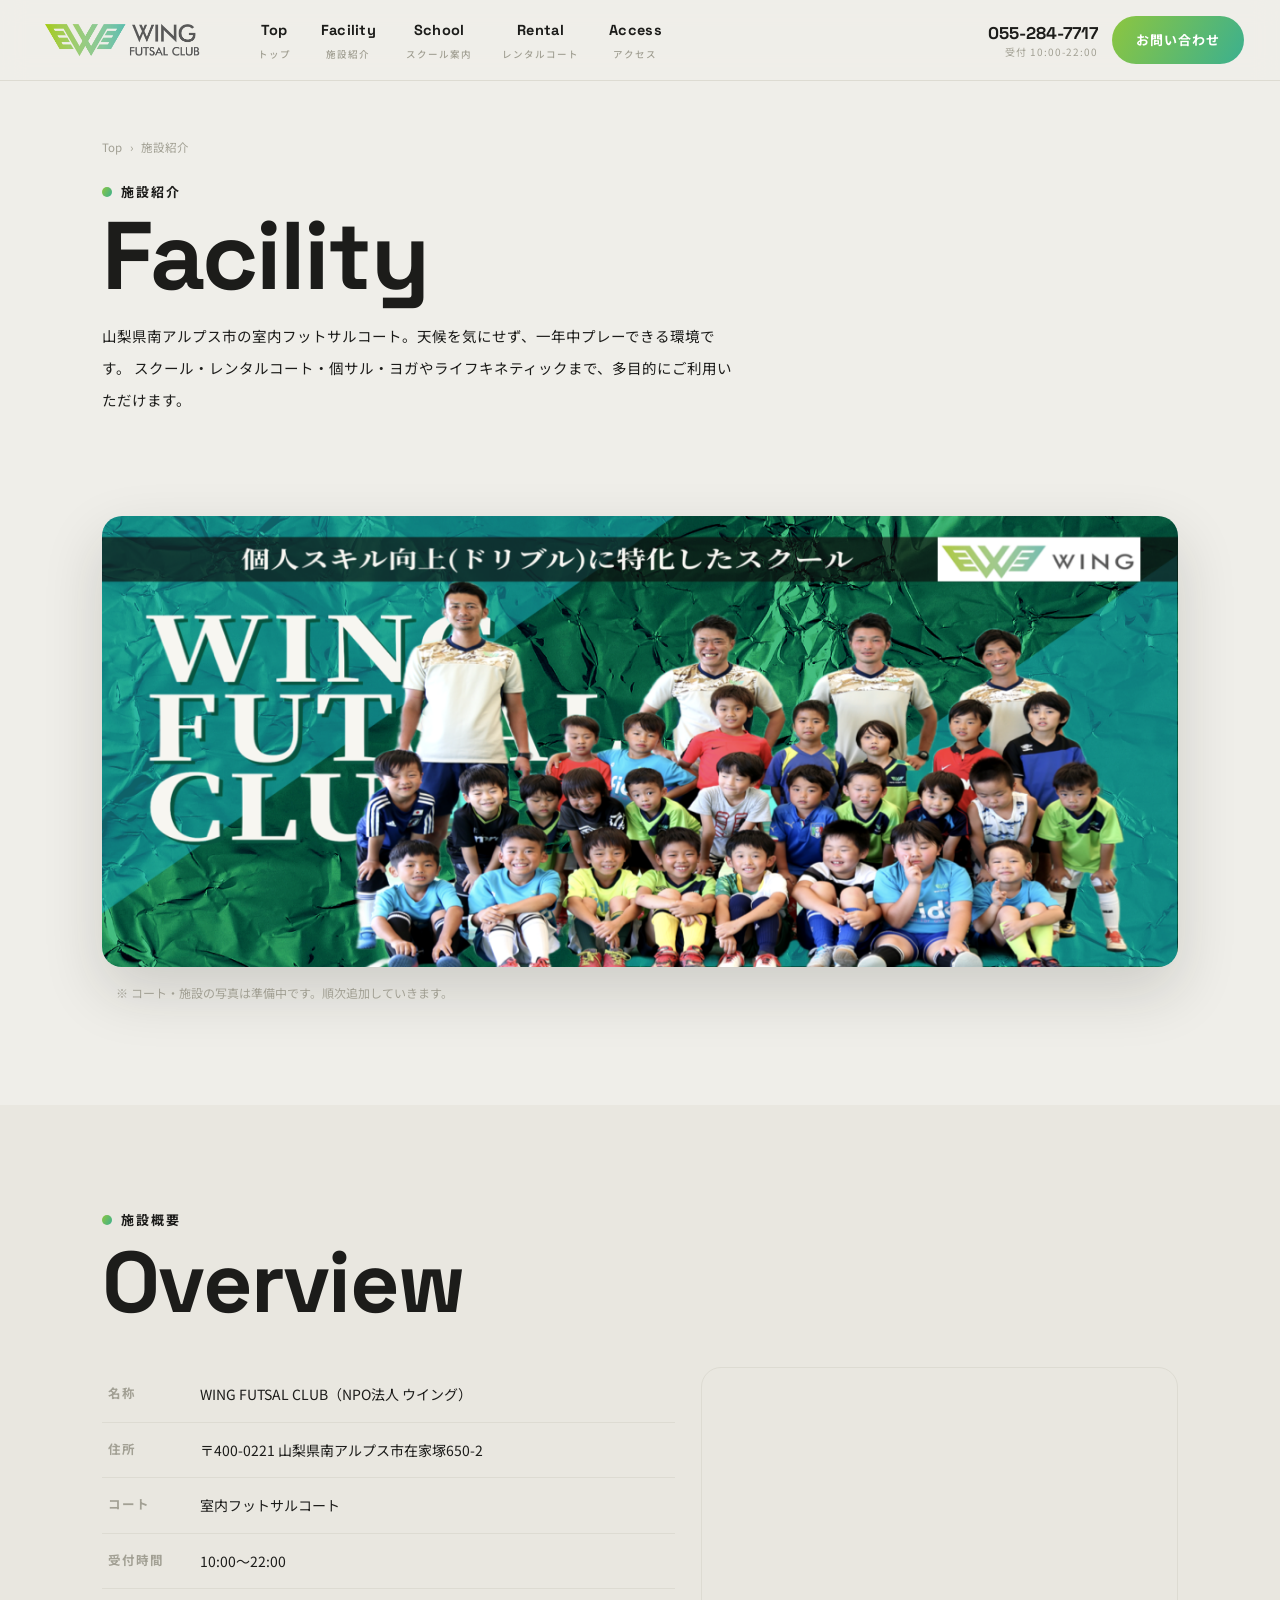
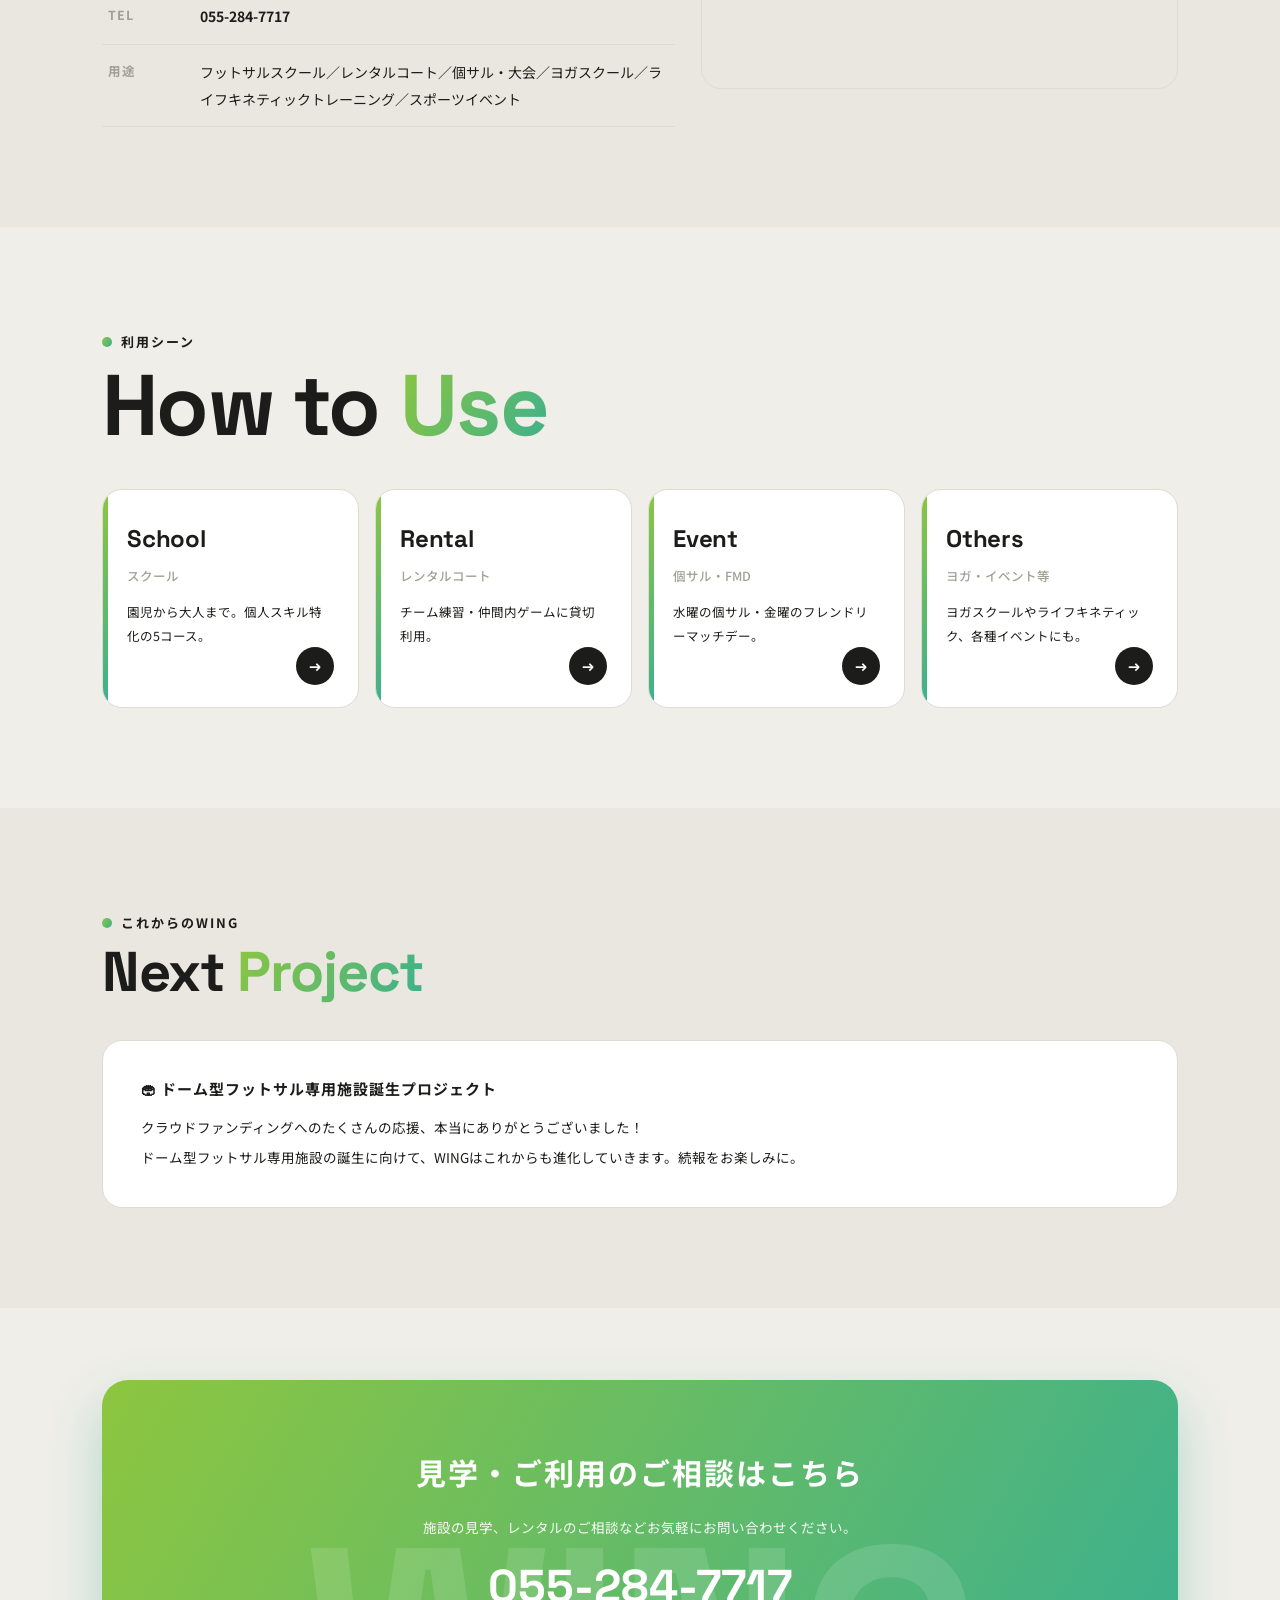
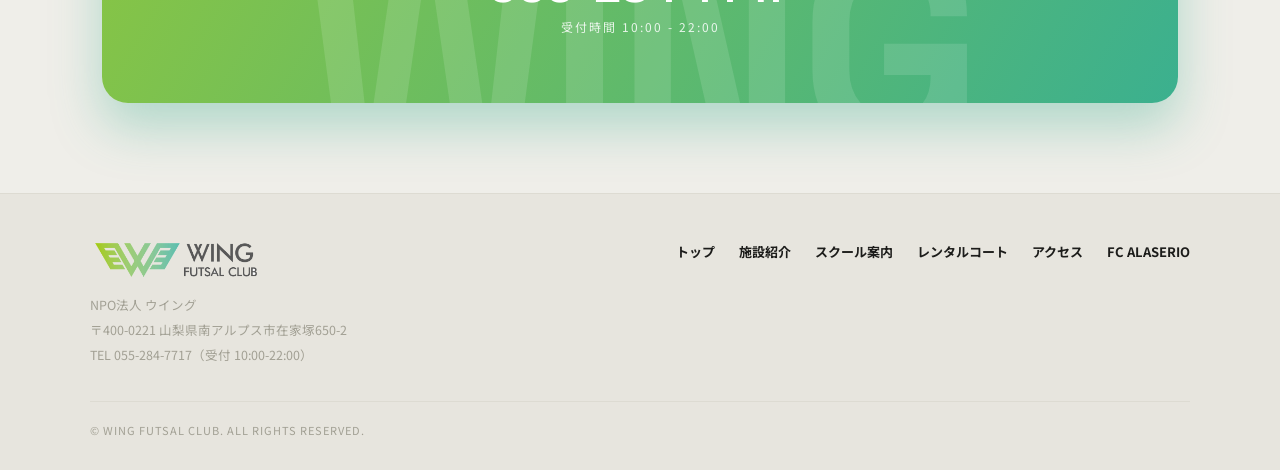
==== facility.html @ 38eae90e "WING FUTSAL CLUB 公式サイト 初回コミット Co-Authored-By: Claude Fable 5 <noreply@anthropic.com>" ====
<!DOCTYPE html>
<html lang="ja">
<head>
  <meta charset="UTF-8">
  <meta name="viewport" content="width=device-width, initial-scale=1.0">
  <title>施設紹介 | WING FUTSAL CLUB</title>
  <meta name="theme-color" content="#efeee9">
  <link rel="icon" href="assets/logo.png">
  <meta name="description" content="WING FUTSAL CLUBの施設紹介。山梨県南アルプス市の室内フットサルコート。スクール・レンタルコート・個サル・ヨガなど多目的に利用できます。">
  <meta property="og:title" content="施設紹介 | WING FUTSAL CLUB">
  <meta property="og:description" content="山梨県南アルプス市の室内フットサルコート。">
  <meta property="og:type" content="website">
  <link rel="preconnect" href="https://fonts.googleapis.com">
  <link rel="preconnect" href="https://fonts.gstatic.com" crossorigin>
  <link href="https://fonts.googleapis.com/css2?family=Space+Grotesk:wght@500;700&family=Noto+Sans+JP:wght@400;500;700;900&display=swap" rel="stylesheet">
  <link rel="stylesheet" href="css/wing.css?v=20260829">
</head>
<body>

  <!-- ヘッダー -->
  <header class="hd">
    <div class="hd-inner">
      <a href="index.html" class="hd-logo"><img src="assets/logo.png" alt="WING FUTSAL CLUB ロゴ"></a>
      <nav class="hd-nav">
        <a href="index.html"><span class="n-en">Top</span><span class="n-ja">トップ</span></a>
        <a href="facility.html"><span class="n-en">Facility</span><span class="n-ja">施設紹介</span></a>
        <a href="school.html"><span class="n-en">School</span><span class="n-ja">スクール案内</span></a>
        <a href="rental.html"><span class="n-en">Rental</span><span class="n-ja">レンタルコート</span></a>
        <a href="index.html#access"><span class="n-en">Access</span><span class="n-ja">アクセス</span></a>
      </nav>
      <div class="hd-actions">
        <div class="hd-tel"><div class="num">055-284-7717</div><div class="hours">受付 10:00-22:00</div></div>
        <a href="index.html#contact" class="hd-cta">お問い合わせ</a>
        <button class="hd-burger" id="hamburger-btn" aria-label="メニューを開く"><span></span><span></span><span></span></button>
      </div>
    </div>
  </header>

  <!-- モバイルメニュー -->
  <nav class="m-nav" id="mobile-nav">
    <div class="m-nav-top">
      <img src="assets/logo.png" alt="WING FUTSAL CLUB">
      <button class="m-nav-close" id="mobile-nav-close" aria-label="メニューを閉じる">✕</button>
    </div>
    <a class="m-link" href="index.html"><span class="n-en">Top</span><span class="n-ja">トップ</span></a>
    <a class="m-link" href="facility.html"><span class="n-en">Facility</span><span class="n-ja">施設紹介</span></a>
    <a class="m-link" href="school.html"><span class="n-en">School</span><span class="n-ja">スクール案内</span></a>
    <a class="m-link" href="rental.html"><span class="n-en">Rental</span><span class="n-ja">レンタルコート</span></a>
    <a class="m-link" href="index.html#access"><span class="n-en">Access</span><span class="n-ja">アクセス</span></a>
    <a class="m-link" href="index.html#contact"><span class="n-en">Contact</span><span class="n-ja">お問い合わせ</span></a>
    <div class="m-nav-ctas"><a href="tel:0552847717" class="btn btn-grn">📞 055-284-7717（受付10:00-22:00）</a></div>
  </nav>

  <!-- ページヒーロー -->
  <section class="page-hero">
    <div class="container">
      <div class="breadcrumb"><a href="index.html">Top</a><span>›</span><span>施設紹介</span></div>
      <span class="sec-label">施設紹介</span>
      <h1 class="page-title">Facility</h1>
      <p class="page-lead">
        山梨県南アルプス市の室内フットサルコート。天候を気にせず、一年中プレーできる環境です。
        スクール・レンタルコート・個サル・ヨガやライフキネティックまで、多目的にご利用いただけます。
      </p>
    </div>
  </section>

  <!-- 施設写真 -->
  <section class="sec" style="padding-top:26px;">
    <div class="container">
      <div class="hero-photo rv"><img src="assets/hero.png" alt="WING FUTSAL CLUB のコートとメンバー"></div>
      <p class="tbl-note rv" style="margin-top:14px;">※ コート・施設の写真は準備中です。順次追加していきます。</p>
    </div>
  </section>

  <!-- 施設概要 -->
  <section class="sec" style="background:#e9e7e0;">
    <div class="container">
      <div class="sec-head rv">
        <span class="sec-label">施設概要</span>
        <h2 class="sec-title">Overview</h2>
      </div>
      <div class="access-grid rv">
        <table class="access-tbl">
          <tr><th>名称</th><td>WING FUTSAL CLUB（NPO法人 ウイング）</td></tr>
          <tr><th>住所</th><td>〒400-0221 山梨県南アルプス市在家塚650-2</td></tr>
          <tr><th>コート</th><td>室内フットサルコート</td></tr>
          <tr><th>受付時間</th><td>10:00〜22:00</td></tr>
          <tr><th>TEL</th><td><a href="tel:0552847717" style="font-weight:700;">055-284-7717</a></td></tr>
          <tr><th>用途</th><td>フットサルスクール／レンタルコート／個サル・大会／ヨガスクール／ライフキネティックトレーニング／スポーツイベント</td></tr>
        </table>
        <div class="access-map">
          <iframe
            src="https://www.google.com/maps?q=%E5%B1%B1%E6%A2%A8%E7%9C%8C%E5%8D%97%E3%82%A2%E3%83%AB%E3%83%97%E3%82%B9%E5%B8%82%E5%9C%A8%E5%AE%B6%E5%A1%9A650-2&output=embed&hl=ja"
            loading="lazy" referrerpolicy="no-referrer-when-downgrade" title="WING FUTSAL CLUB の地図"></iframe>
        </div>
      </div>
    </div>
  </section>

  <!-- 利用シーン -->
  <section class="sec">
    <div class="container">
      <div class="sec-head rv">
        <span class="sec-label">利用シーン</span>
        <h2 class="sec-title">How to <span class="grn">Use</span></h2>
      </div>
      <div class="quick-grid">
        <a href="school.html" class="quick-card rv">
          <div class="quick-en">School</div>
          <div class="quick-ja">スクール</div>
          <p class="quick-desc">園児から大人まで。個人スキル特化の5コース。</p>
          <span class="quick-ar">→</span>
        </a>
        <a href="rental.html" class="quick-card rv">
          <div class="quick-en">Rental</div>
          <div class="quick-ja">レンタルコート</div>
          <p class="quick-desc">チーム練習・仲間内ゲームに貸切利用。</p>
          <span class="quick-ar">→</span>
        </a>
        <a href="school.html#otona" class="quick-card rv">
          <div class="quick-en">Event</div>
          <div class="quick-ja">個サル・FMD</div>
          <p class="quick-desc">水曜の個サル・金曜のフレンドリーマッチデー。</p>
          <span class="quick-ar">→</span>
        </a>
        <a href="index.html#contact" class="quick-card rv">
          <div class="quick-en">Others</div>
          <div class="quick-ja">ヨガ・イベント等</div>
          <p class="quick-desc">ヨガスクールやライフキネティック、各種イベントにも。</p>
          <span class="quick-ar">→</span>
        </a>
      </div>
    </div>
  </section>

  <!-- ドーム型プロジェクト -->
  <section class="sec" style="background:#e9e7e0;">
    <div class="container">
      <div class="sec-head rv">
        <span class="sec-label">これからのWING</span>
        <h2 class="sec-title" style="font-size:clamp(34px,5vw,56px);">Next <span class="grn">Project</span></h2>
      </div>
      <div class="price-card rv">
        <p style="font-size:15px;font-weight:700;letter-spacing:1px;">🏟 ドーム型フットサル専用施設誕生プロジェクト</p>
        <p style="margin-top:10px;font-size:13.5px;line-height:2.2;">
          クラウドファンディングへのたくさんの応援、本当にありがとうございました！<br>
          ドーム型フットサル専用施設の誕生に向けて、WINGはこれからも進化していきます。続報をお楽しみに。
        </p>
      </div>
    </div>
  </section>

  <!-- CTA -->
  <section class="cta-band sec" style="padding-top:72px;">
    <div class="container">
      <div class="cta-box rv">
        <div class="cta-title">見学・ご利用のご相談はこちら</div>
        <p class="cta-desc">施設の見学、レンタルのご相談などお気軽にお問い合わせください。</p>
        <a href="tel:0552847717" class="cta-tel">055-284-7717</a>
        <div class="cta-hours">受付時間 10:00 - 22:00</div>
      </div>
    </div>
  </section>

  <!-- フッター -->
  <footer class="ft">
    <div class="ft-inner">
      <div class="ft-top">
        <div class="ft-brand">
          <img src="assets/logo.png" alt="WING FUTSAL CLUB">
          <p>NPO法人 ウイング<br>〒400-0221 山梨県南アルプス市在家塚650-2<br>TEL 055-284-7717（受付 10:00-22:00）</p>
        </div>
        <nav class="ft-nav">
          <a href="index.html">トップ</a>
          <a href="facility.html">施設紹介</a>
          <a href="school.html">スクール案内</a>
          <a href="rental.html">レンタルコート</a>
          <a href="index.html#access">アクセス</a>
          <a href="https://tabatatsu109-netizen.github.io/hp-1/" target="_blank" rel="noopener">FC ALASERIO</a>
        </nav>
      </div>
      <div class="ft-bottom"><span>© WING FUTSAL CLUB. ALL RIGHTS RESERVED.</span></div>
    </div>
  </footer>

  <script>
    var mobileNav = document.getElementById('mobile-nav');
    document.getElementById('hamburger-btn').addEventListener('click', function(){ mobileNav.classList.add('open'); });
    document.getElementById('mobile-nav-close').addEventListener('click', function(){ mobileNav.classList.remove('open'); });
    mobileNav.querySelectorAll('a').forEach(function(a){ a.addEventListener('click', function(){ mobileNav.classList.remove('open'); }); });
    var io = new IntersectionObserver(function(es){ es.forEach(function(e){ if(e.isIntersecting){ e.target.classList.add('on'); io.unobserve(e.target); } }); }, { threshold: 0.1 });
    document.querySelectorAll('.rv').forEach(function(el){ io.observe(el); });
  </script>
</body>
</html>
---- css/wing.css ----
/* ============================================================
   WING FUTSAL CLUB — オリジナルデザイン
   暖ベージュ × 黒 × WINGグリーン（グラデ）
   参考トーン: モダンLP（大きな英字見出し・ナンバリング・丸角カード・余白広め）
   フォント: Space Grotesk (EN) + Noto Sans JP
   モバイルファースト / 768px・1024px
   ============================================================ */
:root {
  --bg: #efeee9;
  --bg2: #e7e5de;
  --card: #ffffff;
  --ink: #1c1c1a;
  --muted: #a2a094;
  --line: #dddbd2;
  --g1: #8dc63f;
  --g2: #3bb08f;
  --green: #4cb472;
  --green-dark: #2e9a63;
  --grad: linear-gradient(120deg, #8dc63f 0%, #3bb08f 100%);
  --font-en: 'Space Grotesk', 'Helvetica Neue', sans-serif;
  --font-jp: 'Noto Sans JP', 'Hiragino Kaku Gothic ProN', sans-serif;
  --radius: 20px;
}

* { box-sizing: border-box; margin: 0; padding: 0; }
html { scroll-behavior: smooth; }
body {
  font-family: var(--font-jp); font-size: 15px; font-weight: 400;
  background: var(--bg); color: var(--ink);
  -webkit-font-smoothing: antialiased;
  line-height: 1.9;
}
a { text-decoration: none; color: inherit; }
img { max-width: 100%; display: block; }
button { font-family: inherit; }
.en { font-family: var(--font-en); }
.container { max-width: 1140px; margin: 0 auto; padding: 0 20px; }
@media (min-width: 768px) { .container { padding: 0 32px; } }

/* ── セクション見出し: 特大EN + 緑ドットJP ── */
.sec { padding: 72px 0; }
@media (min-width: 768px) { .sec { padding: 100px 0; } }
.sec-head { margin-bottom: 40px; }
.sec-label {
  display: inline-flex; align-items: center; gap: 9px;
  font-size: 13px; font-weight: 700; letter-spacing: 2px; color: var(--ink);
}
.sec-label::before { content: ''; width: 10px; height: 10px; border-radius: 50%; background: var(--grad); }
.sec-title {
  font-family: var(--font-en); font-weight: 700;
  font-size: clamp(44px, 8vw, 86px); line-height: 1.02; letter-spacing: -0.02em;
  color: var(--ink); margin-top: 6px;
}
.sec-title .grn { background: var(--grad); -webkit-background-clip: text; background-clip: text; color: transparent; }
.sec-lead { margin-top: 18px; font-size: 15px; line-height: 2.2; max-width: 640px; }
.sec-head--center { text-align: center; }
.sec-head--center .sec-lead { margin-left: auto; margin-right: auto; }

/* ── ボタン ── */
.btn {
  display: inline-flex; align-items: center; justify-content: center; gap: 10px;
  padding: 15px 34px; border-radius: 999px;
  font-size: 14px; font-weight: 700; letter-spacing: 1px;
  transition: transform .25s, box-shadow .25s, background .25s, color .25s;
}
.btn-grn { background: var(--grad); color: #fff; box-shadow: 0 8px 20px rgba(60,176,143,0.3); }
.btn-grn:hover { transform: translateY(-2px); box-shadow: 0 12px 26px rgba(60,176,143,0.4); }
.btn-dark { background: var(--ink); color: #fff; }
.btn-dark:hover { transform: translateY(-2px); }
.btn-line { border: 1.5px solid var(--ink); color: var(--ink); background: transparent; }
.btn-line:hover { background: var(--ink); color: #fff; }
.btn .ar { font-family: var(--font-en); font-weight: 700; transition: transform .2s; }
.btn:hover .ar { transform: translateX(4px); }

/* ============================================================
   ヘッダー
   ============================================================ */
.hd {
  position: sticky; top: 0; z-index: 100;
  background: rgba(239,238,233,0.88); backdrop-filter: blur(12px);
  border-bottom: 1px solid var(--line);
}
.hd-inner {
  max-width: 1240px; margin: 0 auto; height: 66px;
  display: flex; align-items: center; padding: 0 16px 0 20px;
}
.hd-logo { display: flex; align-items: center; gap: 10px; flex: none; }
.hd-logo img { height: 30px; width: auto; }
.hd-logo-text { font-family: var(--font-en); font-weight: 700; font-size: 17px; letter-spacing: 0.5px; line-height: 1.1; }
.hd-logo-text small { display: block; font-size: 8.5px; font-weight: 500; letter-spacing: 3px; color: var(--muted); }
.hd-nav { display: none; }
.hd-actions { margin-left: auto; display: flex; align-items: center; gap: 10px; }
.hd-tel { display: none; }
.hd-cta { display: none; }
.hd-burger {
  width: 46px; height: 46px; border: none; background: none; cursor: pointer;
  display: flex; flex-direction: column; align-items: center; justify-content: center; gap: 6px;
}
.hd-burger span { width: 24px; height: 2px; background: var(--ink); border-radius: 2px; transition: .3s; }
@media (min-width: 1024px) {
  .hd-inner { height: 80px; }
  .hd-logo img { height: 38px; }
  .hd-nav { display: flex; align-items: center; gap: 4px; margin-left: 40px; }
  .hd-nav > a {
    display: flex; flex-direction: column; align-items: center; gap: 1px;
    padding: 8px 13px; border-radius: 10px; transition: background .2s;
  }
  .hd-nav > a:hover { background: rgba(28,28,26,0.06); }
  .hd-nav .n-en { font-family: var(--font-en); font-weight: 700; font-size: 14.5px; letter-spacing: 0.3px; }
  .hd-nav .n-ja { font-size: 9.5px; color: var(--muted); font-weight: 500; letter-spacing: 1px; }
  .hd-tel { display: block; text-align: right; line-height: 1.3; margin-right: 4px; }
  .hd-tel .num { font-family: var(--font-en); font-weight: 700; font-size: 17px; }
  .hd-tel .hours { font-size: 10px; color: var(--muted); letter-spacing: 1px; }
  .hd-cta {
    display: inline-flex; align-items: center;
    background: var(--grad); color: #fff;
    font-size: 13px; font-weight: 700; letter-spacing: 1px;
    padding: 12px 24px; border-radius: 999px; transition: transform .2s, box-shadow .2s;
  }
  .hd-cta:hover { transform: translateY(-2px); box-shadow: 0 8px 18px rgba(60,176,143,0.35); }
  .hd-burger { display: none; }
}

/* ── モバイルメニュー ── */
.m-nav {
  display: none; position: fixed; inset: 0; z-index: 300;
  background: var(--bg); flex-direction: column; padding: 18px 26px 40px; overflow-y: auto;
}
.m-nav.open { display: flex; }
.m-nav-top { display: flex; align-items: center; justify-content: space-between; margin-bottom: 20px; }
.m-nav-top img { height: 30px; }
.m-nav-close { background: none; border: none; font-size: 30px; cursor: pointer; color: var(--ink); padding: 4px 10px; }
.m-nav a.m-link {
  display: flex; align-items: baseline; gap: 14px;
  padding: 17px 4px; border-bottom: 1px solid var(--line);
}
.m-nav .n-en { font-family: var(--font-en); font-weight: 700; font-size: 25px; letter-spacing: -0.01em; }
.m-nav .n-ja { font-size: 11.5px; color: var(--muted); font-weight: 500; }
.m-nav-ctas { margin-top: 26px; display: grid; gap: 12px; }

/* ============================================================
   ヒーロー
   ============================================================ */
.hero { position: relative; overflow: hidden; padding: 48px 0 64px; }
.hero::before {
  content: ''; position: absolute; right: -18%; top: -30%;
  width: 70vw; height: 70vw; max-width: 800px; max-height: 800px;
  background: var(--grad); opacity: 0.14; border-radius: 50%;
  filter: blur(60px);
}
.hero-inner { position: relative; max-width: 1140px; margin: 0 auto; padding: 0 20px; }
.hero-kicker {
  display: inline-flex; align-items: center; gap: 9px;
  font-family: var(--font-en); font-weight: 500; font-size: 12px; letter-spacing: 4px; color: var(--muted);
  text-transform: uppercase;
}
.hero-kicker::before { content: ''; width: 26px; height: 2px; background: var(--grad); }
.hero-title {
  font-family: var(--font-en); font-weight: 700;
  font-size: clamp(56px, 12.5vw, 136px); line-height: 0.96; letter-spacing: -0.03em;
  margin-top: 14px; color: var(--ink);
}
.hero-title .grn { background: var(--grad); -webkit-background-clip: text; background-clip: text; color: transparent; }
.hero-copy {
  margin-top: 22px; font-size: clamp(15px, 2.2vw, 18px); font-weight: 700; letter-spacing: 1px; line-height: 2.1;
}
.hero-sub { margin-top: 8px; font-size: 13px; color: var(--muted); line-height: 2; }
.hero-ctas { display: flex; flex-wrap: wrap; gap: 12px; margin-top: 28px; }
.hero-photo {
  margin-top: 40px; border-radius: var(--radius); overflow: hidden;
  box-shadow: 0 24px 60px rgba(28,28,26,0.16);
}
.hero-photo img { width: 100%; height: auto; }
@media (min-width: 1024px) {
  .hero { padding: 70px 0 90px; }
}

/* ── ニュース行 ── */
.newsline { border-top: 1px solid var(--line); border-bottom: 1px solid var(--line); background: rgba(255,255,255,0.5); }
.newsline-inner { max-width: 1140px; margin: 0 auto; padding: 14px 20px; display: flex; flex-direction: column; gap: 8px; }
.newsline-item { display: flex; align-items: baseline; gap: 12px; font-size: 13px; }
.newsline-tag {
  flex: none; font-family: var(--font-en); font-weight: 700; font-size: 11px; letter-spacing: 2px;
  background: var(--ink); color: #fff; padding: 2px 12px; border-radius: 999px;
}
.newsline-item a { font-weight: 700; }
.newsline-item a:hover { color: var(--green-dark); }
@media (min-width: 768px) { .newsline-item { font-size: 14px; } }

/* ============================================================
   クイックカード
   ============================================================ */
.quick-grid { display: grid; gap: 16px; }
.quick-card {
  position: relative; border-radius: var(--radius); overflow: hidden;
  padding: 26px 24px 22px; min-height: 168px;
  background: var(--card); border: 1px solid var(--line);
  display: flex; flex-direction: column;
  transition: transform .3s, box-shadow .3s;
}
.quick-card:hover { transform: translateY(-5px); box-shadow: 0 18px 40px rgba(28,28,26,0.12); }
.quick-card::after {
  content: ''; position: absolute; left: 0; top: 0; bottom: 0; width: 5px; background: var(--grad);
}
.quick-en { font-family: var(--font-en); font-weight: 700; font-size: 24px; letter-spacing: -0.01em; }
.quick-ja { margin-top: 2px; font-size: 12.5px; color: var(--muted); font-weight: 500; }
.quick-desc { margin-top: 12px; font-size: 12.5px; line-height: 1.9; }
.quick-ar {
  margin-top: auto; align-self: flex-end;
  width: 38px; height: 38px; border-radius: 50%;
  background: var(--ink); color: #fff;
  display: flex; align-items: center; justify-content: center;
  font-family: var(--font-en); font-weight: 700; transition: background .25s;
}
.quick-card:hover .quick-ar { background: linear-gradient(120deg, #8dc63f, #3bb08f); }
@media (min-width: 700px) { .quick-grid { grid-template-columns: repeat(2, 1fr); } }
@media (min-width: 1024px) { .quick-grid { grid-template-columns: repeat(4, 1fr); } }

/* ============================================================
   Feature（ナンバリング交互）
   ============================================================ */
.feat-list { display: flex; flex-direction: column; gap: 56px; margin-top: 20px; }
.feat { display: grid; gap: 22px; align-items: center; }
.feat-visual {
  position: relative; border-radius: var(--radius); overflow: hidden;
  aspect-ratio: 4/2.7; background: var(--bg2);
}
.feat-visual img { width: 100%; height: 100%; object-fit: cover; }
.feat-visual--pad { display: flex; align-items: center; justify-content: center; background: var(--grad); }
.feat-visual--pad svg { width: 34%; height: auto; stroke: rgba(255,255,255,0.95); fill: none; stroke-width: 1.6; stroke-linecap: round; stroke-linejoin: round; }
.feat-no {
  font-family: var(--font-en); font-weight: 700;
  font-size: clamp(58px, 8vw, 92px); line-height: 1; letter-spacing: -0.03em;
  background: var(--grad); -webkit-background-clip: text; background-clip: text; color: transparent;
}
.feat-title { font-size: clamp(20px, 3vw, 27px); font-weight: 700; line-height: 1.6; letter-spacing: 1px; margin-top: 8px; }
.feat-body { margin-top: 14px; font-size: 14px; line-height: 2.2; }
.feat-link { display: inline-flex; align-items: center; gap: 8px; margin-top: 16px; font-size: 13.5px; font-weight: 700; color: var(--green-dark); }
.feat-link::after { content: '→'; transition: transform .2s; }
.feat-link:hover::after { transform: translateX(4px); }
@media (min-width: 900px) {
  .feat { grid-template-columns: 1fr 1fr; gap: 56px; }
  .feat:nth-child(even) .feat-visual { order: 2; }
}

/* ============================================================
   コースカード / スケジュール表 / 料金
   ============================================================ */
.course-grid { display: grid; gap: 16px; }
.course-card {
  background: var(--card); border-radius: var(--radius); border: 1px solid var(--line);
  padding: 26px 24px; display: flex; flex-direction: column;
  transition: transform .3s, box-shadow .3s;
}
.course-card:hover { transform: translateY(-4px); box-shadow: 0 16px 36px rgba(28,28,26,0.1); }
.course-tag {
  align-self: flex-start; font-size: 11px; font-weight: 700; letter-spacing: 1px;
  background: var(--bg); border: 1px solid var(--line); color: var(--ink);
  padding: 4px 13px; border-radius: 999px;
}
.course-name { margin-top: 12px; font-size: 20px; font-weight: 700; letter-spacing: 1px; }
.course-name small { display: block; font-family: var(--font-en); font-weight: 500; font-size: 11px; letter-spacing: 2px; color: var(--muted); text-transform: uppercase; margin-top: 2px; }
.course-info { margin-top: 14px; font-size: 13px; line-height: 2.1; }
.course-info b { color: var(--green-dark); }
@media (min-width: 700px) { .course-grid { grid-template-columns: repeat(2, 1fr); } }
@media (min-width: 1024px) { .course-grid--3 { grid-template-columns: repeat(3, 1fr); } }

.tbl-wrap { overflow-x: auto; border-radius: var(--radius); border: 1px solid var(--line); background: var(--card); }
.tbl { width: 100%; border-collapse: collapse; font-size: 13px; min-width: 640px; }
.tbl th, .tbl td { padding: 14px 12px; text-align: center; border-bottom: 1px solid var(--line); }
.tbl thead th { background: var(--ink); color: #fff; font-weight: 700; font-size: 12.5px; letter-spacing: 1px; }
.tbl tbody th { background: #faf9f6; font-weight: 700; text-align: left; padding-left: 18px; min-width: 150px; }
.tbl tbody tr:last-child th, .tbl tbody tr:last-child td { border-bottom: none; }
.tbl td.on { font-weight: 700; color: var(--green-dark); }
.tbl-note { margin-top: 12px; font-size: 12px; color: var(--muted); line-height: 2; padding-left: 1.2em; }

.price-card { background: var(--card); border-radius: var(--radius); border: 1px solid var(--line); padding: 28px 24px; }
.price-row { display: flex; align-items: baseline; justify-content: space-between; gap: 12px; padding: 13px 2px; border-bottom: 1px dashed var(--line); }
.price-row:last-child { border-bottom: none; }
.price-item { font-size: 14px; font-weight: 700; }
.price-val { font-family: var(--font-en); font-weight: 700; font-size: 21px; }
.price-val small { font-family: var(--font-jp); font-size: 11px; font-weight: 500; color: var(--muted); margin-left: 3px; }
@media (min-width: 768px) { .price-card { padding: 34px 38px; } }

/* ============================================================
   スポンサー / アクセス / コンタクト帯
   ============================================================ */
.sp-grid { display: grid; grid-template-columns: repeat(2, 1fr); gap: 14px; }
.sp-item {
  background: var(--card); border: 1px solid var(--line); border-radius: 14px;
  padding: 18px; display: flex; align-items: center; justify-content: center; min-height: 92px;
}
.sp-item img { max-height: 56px; width: auto; max-width: 100%; object-fit: contain; }
@media (min-width: 768px) { .sp-grid { grid-template-columns: repeat(4, 1fr); } }

.access-grid { display: grid; gap: 26px; }
.access-map { border-radius: var(--radius); overflow: hidden; border: 1px solid var(--line); }
.access-map iframe { display: block; width: 100%; height: 320px; border: 0; }
.access-tbl { width: 100%; border-collapse: collapse; font-size: 14px; }
.access-tbl th, .access-tbl td { padding: 14px 6px; border-bottom: 1px solid var(--line); text-align: left; vertical-align: top; line-height: 1.9; }
.access-tbl th { width: 92px; font-weight: 700; color: var(--muted); font-size: 12.5px; letter-spacing: 1px; }
@media (min-width: 900px) { .access-grid { grid-template-columns: 1.2fr 1fr; align-items: start; } }

.cta-band { padding: 0 0 90px; }
.cta-box {
  position: relative; overflow: hidden;
  background: var(--grad); border-radius: 26px;
  padding: 48px 26px; text-align: center; color: #fff;
  box-shadow: 0 24px 50px rgba(60,176,143,0.35);
}
.cta-box::before {
  content: 'WING'; position: absolute; left: 50%; bottom: -0.3em; transform: translateX(-50%);
  font-family: var(--font-en); font-weight: 700; font-size: clamp(110px, 24vw, 280px);
  line-height: 1; color: rgba(255,255,255,0.12); pointer-events: none; letter-spacing: -0.02em;
}
.cta-title { position: relative; font-size: clamp(20px, 3.4vw, 30px); font-weight: 700; letter-spacing: 2px; }
.cta-desc { position: relative; margin-top: 12px; font-size: 13.5px; line-height: 2.1; color: rgba(255,255,255,0.95); }
.cta-tel { position: relative; display: inline-block; margin-top: 20px; font-family: var(--font-en); font-weight: 700; font-size: clamp(30px, 6vw, 46px); color: #fff; letter-spacing: 0; line-height: 1.1; }
.cta-hours { position: relative; font-size: 12px; margin-top: 4px; color: rgba(255,255,255,0.85); letter-spacing: 2px; }
.cta-btns { position: relative; display: flex; flex-wrap: wrap; justify-content: center; gap: 12px; margin-top: 24px; }
.cta-btns .btn { background: #fff; color: var(--ink); box-shadow: 0 6px 18px rgba(0,0,0,0.15); }
@media (min-width: 768px) { .cta-box { padding: 64px 40px; } }

/* ============================================================
   フッター
   ============================================================ */
.ft { background: var(--bg2); border-top: 1px solid var(--line); }
.ft-inner { max-width: 1140px; margin: 0 auto; padding: 46px 20px 30px; }
.ft-top { display: flex; flex-direction: column; gap: 26px; }
.ft-brand img { height: 40px; width: auto; }
.ft-brand p { margin-top: 12px; font-size: 12.5px; color: var(--muted); line-height: 2; }
.ft-nav { display: flex; flex-wrap: wrap; gap: 6px 24px; }
.ft-nav a { font-size: 13px; font-weight: 700; }
.ft-nav a:hover { color: var(--green-dark); }
.ft-bottom {
  margin-top: 34px; padding-top: 18px; border-top: 1px solid var(--line);
  display: flex; flex-direction: column; gap: 8px; align-items: center;
  font-size: 11px; color: var(--muted); letter-spacing: 1px;
}
.ft-sns { display: flex; gap: 14px; }
.ft-sns a svg { width: 22px; height: 22px; fill: var(--ink); transition: opacity .2s; }
.ft-sns a:hover svg { opacity: 0.6; }
@media (min-width: 900px) {
  .ft-top { flex-direction: row; justify-content: space-between; align-items: flex-start; }
  .ft-bottom { flex-direction: row; justify-content: space-between; }
}

/* ============================================================
   下層ページ
   ============================================================ */
.page-hero { padding: 56px 0 34px; }
.page-hero .sec-label { margin-bottom: 4px; }
.page-title {
  font-family: var(--font-en); font-weight: 700;
  font-size: clamp(46px, 9vw, 96px); line-height: 1; letter-spacing: -0.02em;
}
.page-lead { margin-top: 16px; font-size: 14.5px; line-height: 2.2; max-width: 640px; }
.breadcrumb { font-size: 11.5px; color: var(--muted); display: flex; gap: 8px; margin-bottom: 18px; }
.breadcrumb a:hover { color: var(--ink); }

.doc-grid { display: grid; gap: 14px; }
.doc-card {
  display: flex; align-items: center; justify-content: space-between; gap: 14px;
  background: var(--card); border: 1px solid var(--line); border-radius: 16px;
  padding: 20px 22px; transition: transform .25s, box-shadow .25s;
}
.doc-card:hover { transform: translateY(-3px); box-shadow: 0 12px 28px rgba(28,28,26,0.1); }
.doc-card b { font-size: 15px; }
.doc-card small { display: block; font-size: 12px; color: var(--muted); margin-top: 2px; }
.doc-card .pdf {
  flex: none; font-family: var(--font-en); font-weight: 700; font-size: 11px; letter-spacing: 1px;
  background: var(--ink); color: #fff; padding: 6px 14px; border-radius: 999px;
}
@media (min-width: 700px) { .doc-grid { grid-template-columns: repeat(2, 1fr); } }

/* 準備中バナー(予約システム) */
.soon {
  border: 2px dashed var(--g2); border-radius: var(--radius);
  background: rgba(59,176,143,0.06); padding: 30px 24px; text-align: center;
}
.soon-en { font-family: var(--font-en); font-weight: 700; font-size: 13px; letter-spacing: 3px; color: var(--green-dark); text-transform: uppercase; }
.soon-title { margin-top: 8px; font-size: 19px; font-weight: 700; letter-spacing: 1px; }
.soon-desc { margin-top: 10px; font-size: 13px; line-height: 2.1; color: var(--muted); }

/* スクロールリビール */
.rv { opacity: 0; transform: translateY(28px); transition: opacity .8s ease, transform .8s cubic-bezier(.2,.7,.2,1); }
.rv.on { opacity: 1; transform: none; }
@media (prefers-reduced-motion: reduce) { .rv { opacity: 1; transform: none; transition: none; } }
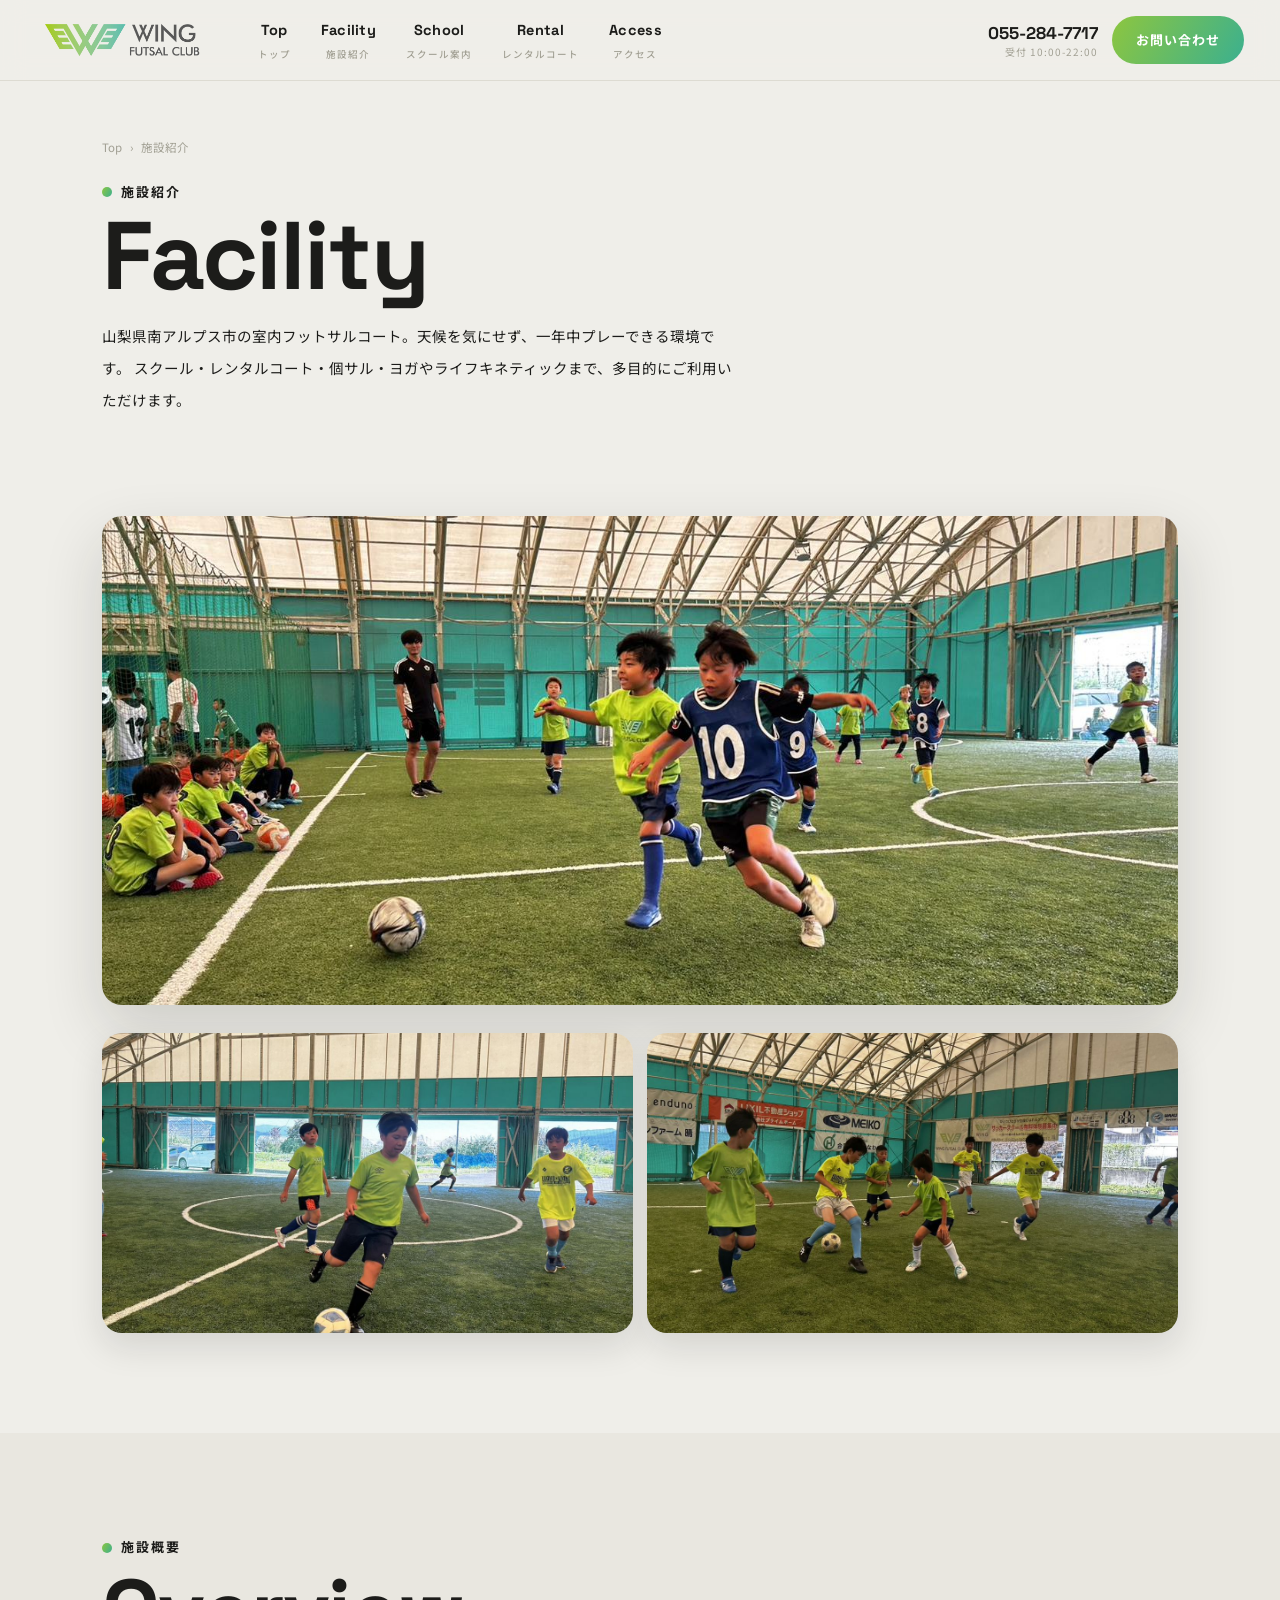
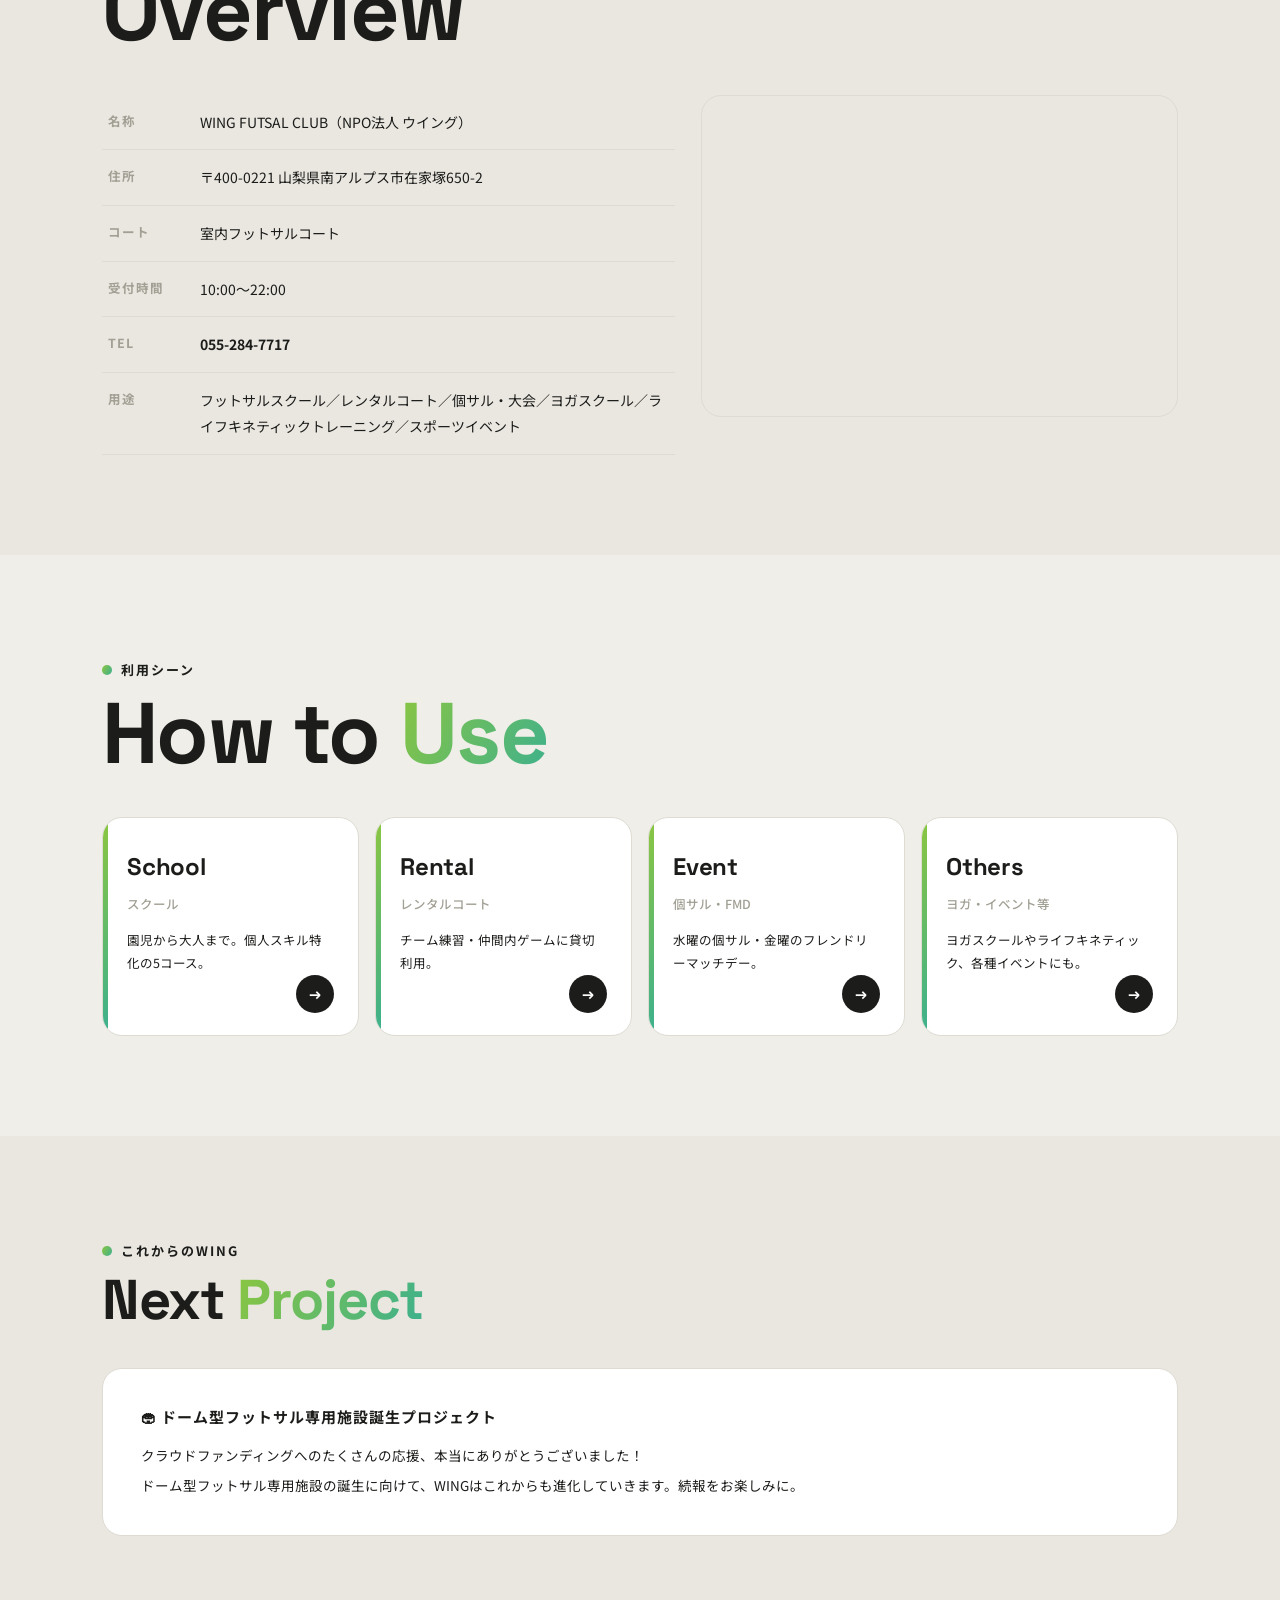
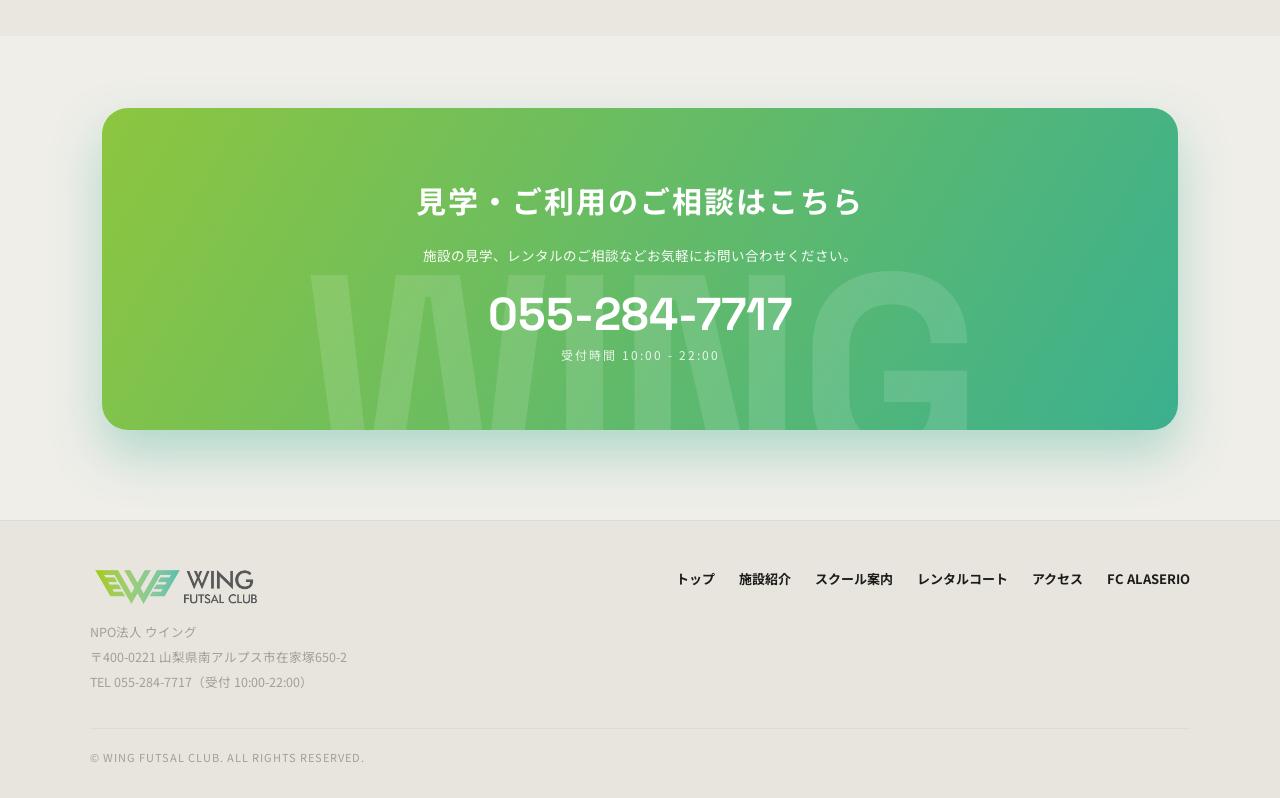
==== commit a9fea029: "コート・スクールの実写真を各ページに反映 - 提供写真4枚＋室内スクール1枚を最適化して assets/ に追加 - 施設紹介のヒーローを実際のコート写真に差し替え、写真2枚のグリッドを追加 - 「コ" ====
--- a/facility.html
+++ b/facility.html
@@ -13,7 +13,7 @@
   <link rel="preconnect" href="https://fonts.googleapis.com">
   <link rel="preconnect" href="https://fonts.gstatic.com" crossorigin>
   <link href="https://fonts.googleapis.com/css2?family=Space+Grotesk:wght@500;700&family=Noto+Sans+JP:wght@400;500;700;900&display=swap" rel="stylesheet">
-  <link rel="stylesheet" href="css/wing.css?v=20260829">
+  <link rel="stylesheet" href="css/wing.css?v=20260908">
 </head>
 <body>
 
@@ -67,8 +67,11 @@
   <!-- 施設写真 -->
   <section class="sec" style="padding-top:26px;">
     <div class="container">
-      <div class="hero-photo rv"><img src="assets/hero.png" alt="WING FUTSAL CLUB のコートとメンバー"></div>
-      <p class="tbl-note rv" style="margin-top:14px;">※ コート・施設の写真は準備中です。順次追加していきます。</p>
+      <div class="hero-photo rv"><img src="assets/court-hero.jpg" alt="WING FUTSAL CLUB の屋内フットサルコート全景"></div>
+      <div class="sec-photos rv">
+        <figure><img src="assets/court-01.jpg" alt="自然光が入る明るい屋内コート" loading="lazy"></figure>
+        <figure><img src="assets/court-02.jpg" alt="コートでプレーするスクール生" loading="lazy"></figure>
+      </div>
     </div>
   </section>
 
--- a/css/wing.css
+++ b/css/wing.css
@@ -289,7 +289,9 @@
 .sp-item {
   background: var(--card); border: 1px solid var(--line); border-radius: 14px;
   padding: 18px; display: flex; align-items: center; justify-content: center; min-height: 92px;
-}
+  transition: transform .25s, box-shadow .25s;
+}
+a.sp-item:hover { transform: translateY(-3px); box-shadow: 0 10px 22px rgba(28,28,26,0.12); }
 .sp-item img { max-height: 56px; width: auto; max-width: 100%; object-fit: contain; }
 @media (min-width: 768px) { .sp-grid { grid-template-columns: repeat(4, 1fr); } }
 
@@ -382,7 +384,46 @@
 .soon-title { margin-top: 8px; font-size: 19px; font-weight: 700; letter-spacing: 1px; }
 .soon-desc { margin-top: 10px; font-size: 13px; line-height: 2.1; color: var(--muted); }
 
+/* ── お問い合わせフォーム ── */
+.cf-card { background: var(--card); border: 1px solid var(--line); border-radius: var(--radius); padding: 28px 22px; margin-top: 26px; }
+@media (min-width: 768px) { .cf-card { padding: 36px 40px; } }
+.cf-form { display: grid; gap: 16px; }
+.cf-group { display: flex; flex-direction: column; gap: 6px; }
+.cf-label { font-size: 12.5px; font-weight: 700; letter-spacing: 1px; }
+.cf-label .req { display: inline-block; margin-left: 6px; background: var(--grad); color: #fff; font-size: 10px; padding: 1px 9px; border-radius: 999px; }
+.cf-input, .cf-select, .cf-textarea {
+  width: 100%; padding: 13px 15px; border: 1.5px solid var(--line); border-radius: 12px;
+  background: #fdfdfc; font-family: var(--font-jp); font-size: 14px; color: var(--ink); outline: none;
+  transition: border-color .2s;
+}
+.cf-input:focus, .cf-select:focus, .cf-textarea:focus { border-color: var(--g2); }
+.cf-textarea { min-height: 140px; resize: vertical; line-height: 1.9; }
+.cf-submit {
+  border: none; cursor: pointer; font-family: var(--font-jp);
+  background: var(--grad); color: #fff; font-size: 14.5px; font-weight: 700; letter-spacing: 2px;
+  padding: 16px; border-radius: 999px; box-shadow: 0 8px 20px rgba(60,176,143,0.3);
+  transition: transform .2s, box-shadow .2s;
+}
+.cf-submit:hover { transform: translateY(-2px); box-shadow: 0 12px 26px rgba(60,176,143,0.4); }
+.cf-submit:disabled { opacity: 0.6; cursor: wait; transform: none; }
+.cf-done {
+  background: rgba(59,176,143,0.08); border: 1.5px solid var(--g2); border-radius: 14px; color: var(--green-dark);
+  padding: 22px 20px; font-size: 14px; font-weight: 700; line-height: 2; text-align: center;
+}
+.cf-note { font-size: 11.5px; color: var(--muted); line-height: 1.9; }
+
 /* スクロールリビール */
 .rv { opacity: 0; transform: translateY(28px); transition: opacity .8s ease, transform .8s cubic-bezier(.2,.7,.2,1); }
 .rv.on { opacity: 1; transform: none; }
 @media (prefers-reduced-motion: reduce) { .rv { opacity: 1; transform: none; transition: none; } }
+
+/* ── セクション内の写真（v1.1） ── */
+.sec-photo {
+  margin: 28px 0 0; border-radius: var(--radius); overflow: hidden;
+  box-shadow: 0 18px 44px rgba(28,28,26,0.14);
+}
+.sec-photo img { width: 100%; height: clamp(200px, 42vw, 400px); object-fit: cover; display: block; }
+.sec-photos { display: grid; gap: 14px; margin-top: 28px; }
+.sec-photos figure { margin: 0; border-radius: var(--radius); overflow: hidden; box-shadow: 0 14px 34px rgba(28,28,26,0.12); }
+.sec-photos img { width: 100%; height: clamp(180px, 34vw, 300px); object-fit: cover; display: block; }
+@media (min-width: 768px) { .sec-photos { grid-template-columns: repeat(2, 1fr); } }
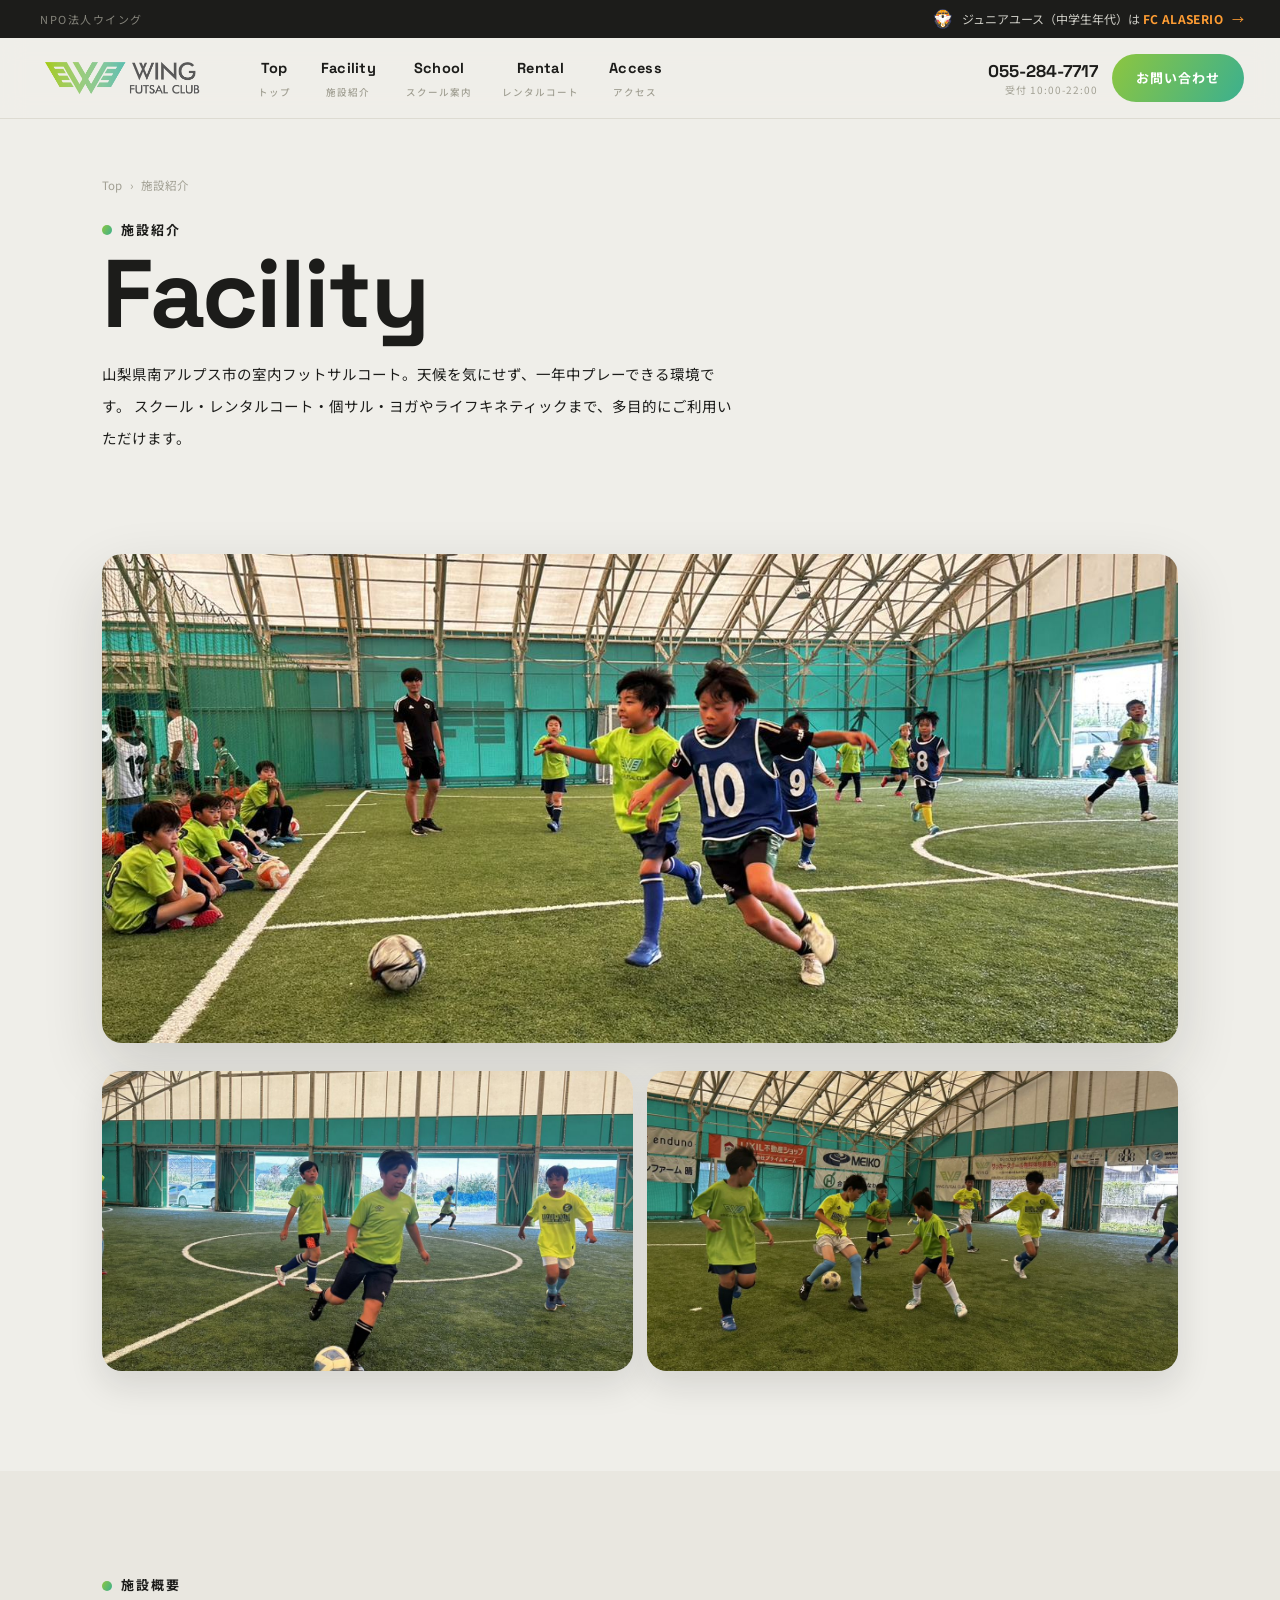
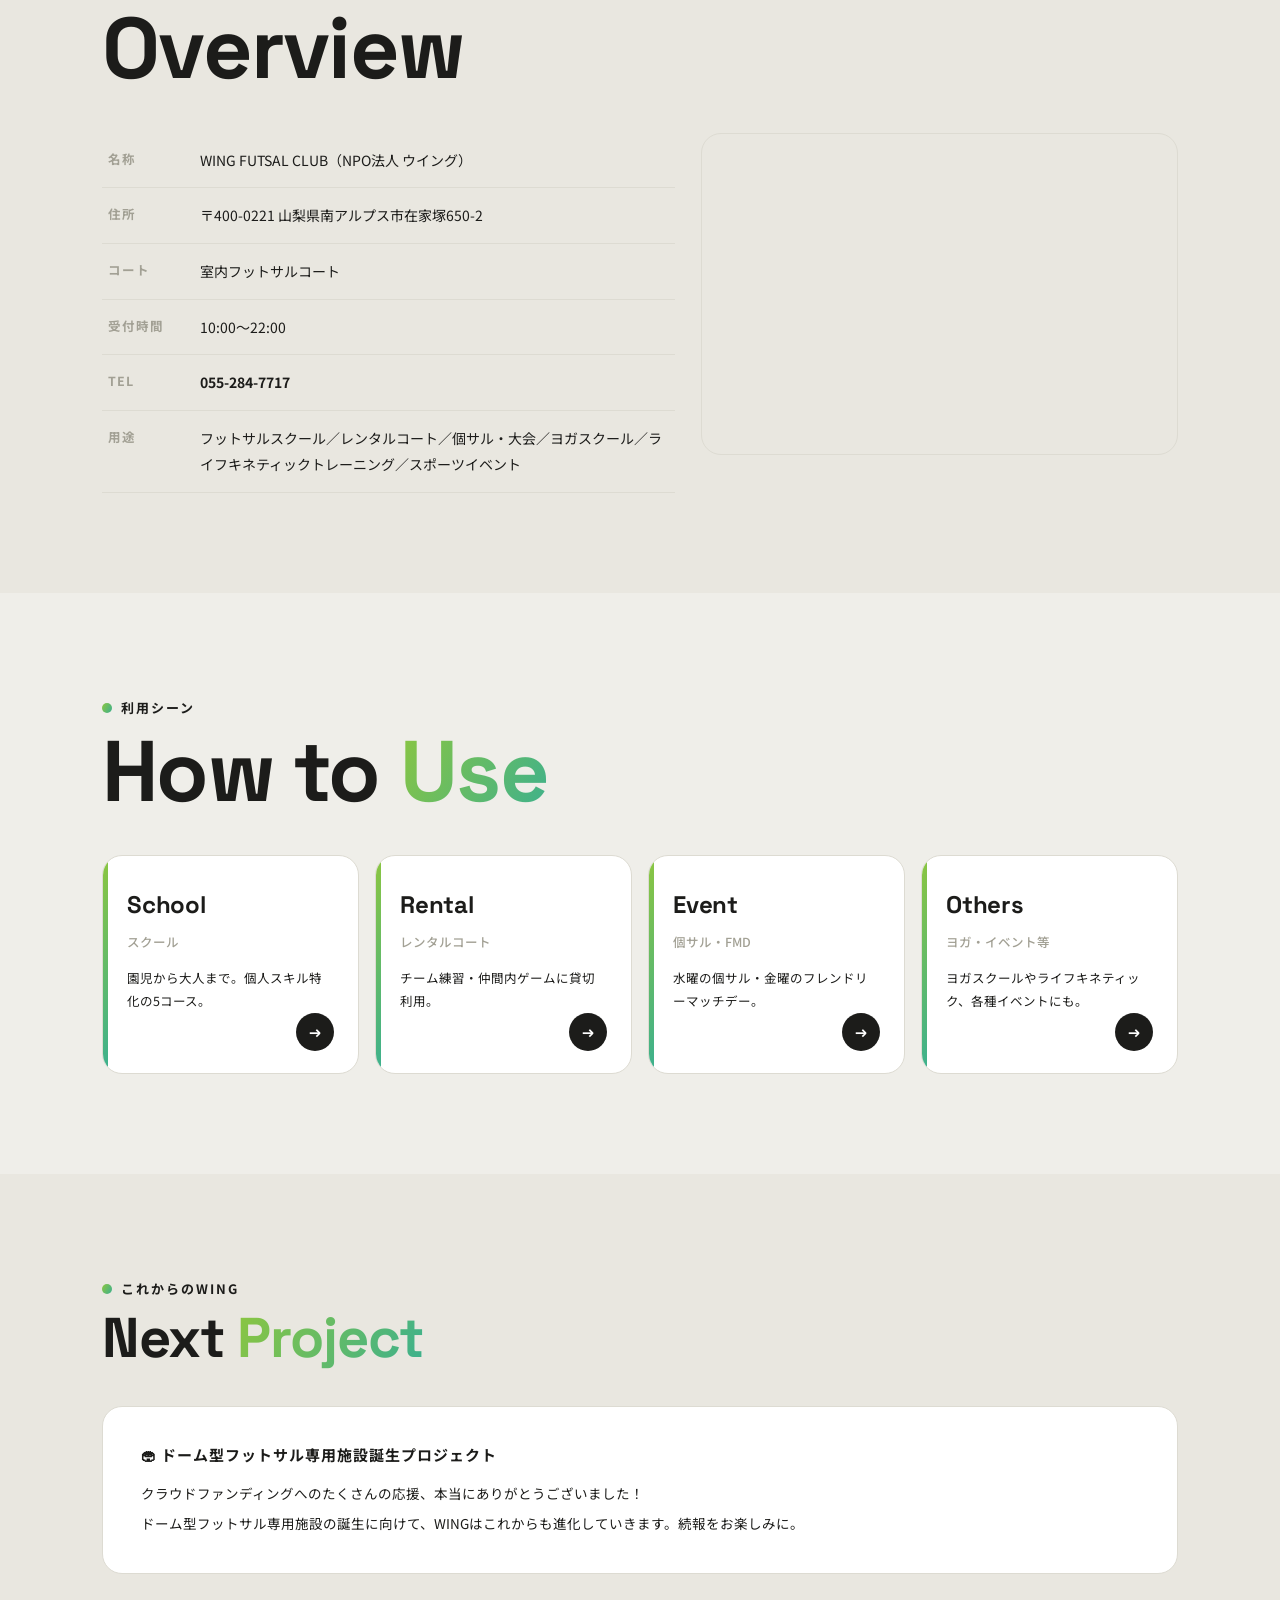
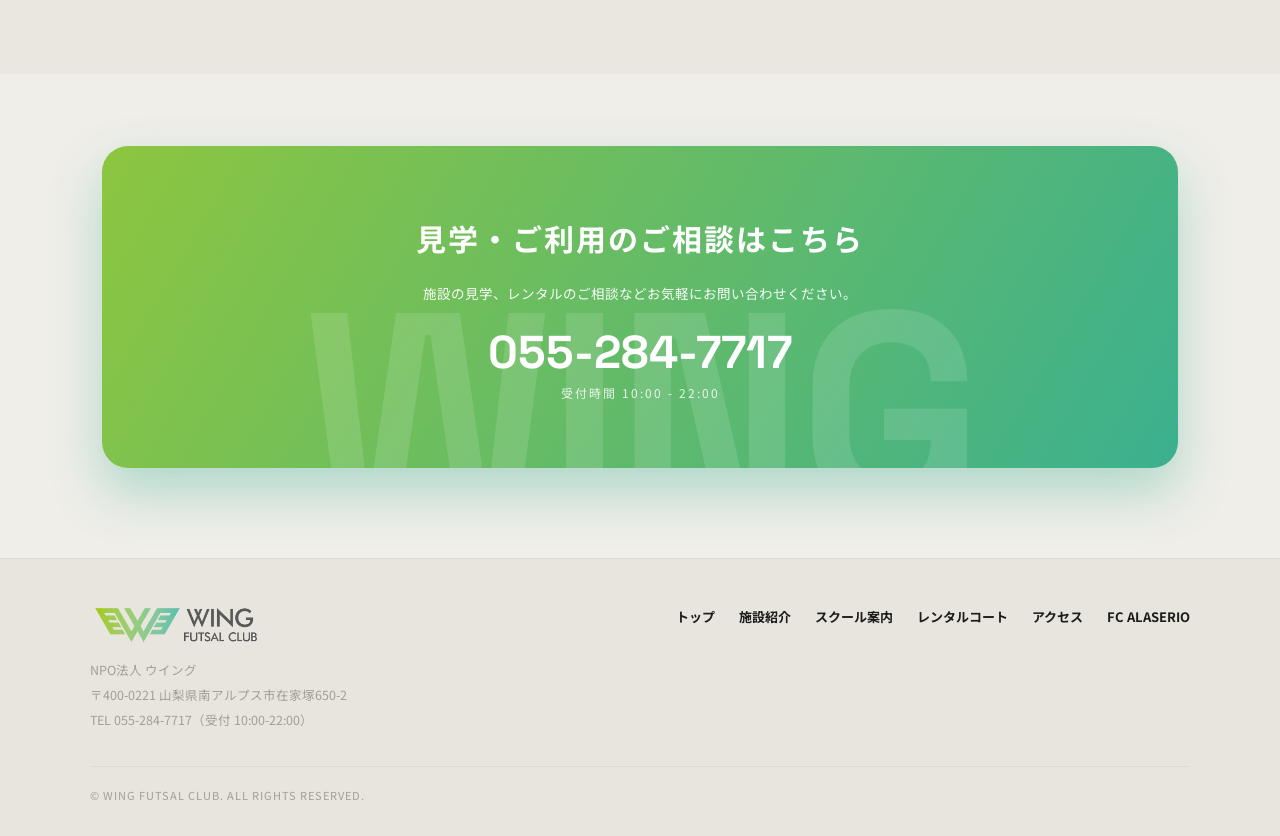
==== commit 8f6e485a: "上部にFC ALASERIOへの導線を追加（WINGを入口にする方針） - ヘッダー上に姉妹クラブ用のバーを新設し、全公開4ページに設置 - 「ジュニアユース（中学生年代）は FC ALASERIO " ====
--- a/facility.html
+++ b/facility.html
@@ -13,11 +13,23 @@
   <link rel="preconnect" href="https://fonts.googleapis.com">
   <link rel="preconnect" href="https://fonts.gstatic.com" crossorigin>
   <link href="https://fonts.googleapis.com/css2?family=Space+Grotesk:wght@500;700&family=Noto+Sans+JP:wght@400;500;700;900&display=swap" rel="stylesheet">
-  <link rel="stylesheet" href="css/wing.css?v=20260908">
+  <link rel="stylesheet" href="css/wing.css?v=20260909">
 </head>
 <body>
 
   <!-- ヘッダー -->
+  <!-- 上部バー: 姉妹クラブ FC ALASERIO への導線 -->
+  <div class="ut">
+    <div class="ut-inner">
+      <span class="ut-org">NPO法人ウイング</span>
+      <a class="ut-ala" href="https://tabatatsu109-netizen.github.io/hp-1/" target="_blank" rel="noopener">
+        <img src="assets/alaserio-logo.png" alt="">
+        <span><span class="ut-long">ジュニアユース（中学生年代）は</span><span class="ut-short">中学生は</span> <b>FC ALASERIO</b></span>
+        <span class="ut-ar">→</span>
+      </a>
+    </div>
+  </div>
+
   <header class="hd">
     <div class="hd-inner">
       <a href="index.html" class="hd-logo"><img src="assets/logo.png" alt="WING FUTSAL CLUB ロゴ"></a>
@@ -48,6 +60,10 @@
     <a class="m-link" href="rental.html"><span class="n-en">Rental</span><span class="n-ja">レンタルコート</span></a>
     <a class="m-link" href="index.html#access"><span class="n-en">Access</span><span class="n-ja">アクセス</span></a>
     <a class="m-link" href="index.html#contact"><span class="n-en">Contact</span><span class="n-ja">お問い合わせ</span></a>
+    <a class="m-link m-link--ala" href="https://tabatatsu109-netizen.github.io/hp-1/" target="_blank" rel="noopener">
+      <img src="assets/alaserio-logo.png" alt="">
+      <span class="n-en">ALASERIO</span><span class="n-ja">中学生年代のクラブ</span>
+    </a>
     <div class="m-nav-ctas"><a href="tel:0552847717" class="btn btn-grn">📞 055-284-7717（受付10:00-22:00）</a></div>
   </nav>
 
--- a/css/wing.css
+++ b/css/wing.css
@@ -427,3 +427,34 @@
 .sec-photos figure { margin: 0; border-radius: var(--radius); overflow: hidden; box-shadow: 0 14px 34px rgba(28,28,26,0.12); }
 .sec-photos img { width: 100%; height: clamp(180px, 34vw, 300px); object-fit: cover; display: block; }
 @media (min-width: 768px) { .sec-photos { grid-template-columns: repeat(2, 1fr); } }
+
+/* ============================================================
+   上部バー：姉妹クラブ FC ALASERIO への導線（v1.2）
+   ============================================================ */
+.ut { background: var(--ink); color: #cfcec7; font-size: 12px; }
+.ut-inner {
+  max-width: 1240px; margin: 0 auto; padding: 0 16px 0 20px; min-height: 38px;
+  display: flex; align-items: center; justify-content: space-between; gap: 14px;
+}
+.ut-org { font-size: 11px; letter-spacing: 1.5px; color: #86857c; white-space: nowrap; }
+.ut-ala { display: inline-flex; align-items: center; gap: 9px; color: #cfcec7; padding: 6px 0; }
+.ut-ala img { height: 22px; width: auto; display: block; }
+.ut-ala b { color: #ff9d33; font-weight: 700; letter-spacing: 0.4px; }
+.ut-ar { color: #ff9d33; transition: transform .2s; }
+.ut-ala:hover { color: #fff; }
+.ut-ala:hover .ut-ar { transform: translateX(3px); }
+.ut-short { display: none; }
+@media (max-width: 640px) {
+  .ut-org { display: none; }
+  .ut-inner { justify-content: flex-end; padding: 0 14px; }
+  .ut-long { display: none; }
+  .ut-short { display: inline; }
+}
+
+/* モバイルメニュー内の FC ALASERIO 導線 */
+.m-nav a.m-link--ala {
+  align-items: center; gap: 11px; margin-top: 16px; padding-top: 20px;
+  border-top: 1px solid var(--line); border-bottom: none;
+}
+.m-nav a.m-link--ala img { height: 32px; width: auto; }
+.m-nav a.m-link--ala .n-en { color: #f77f00; }
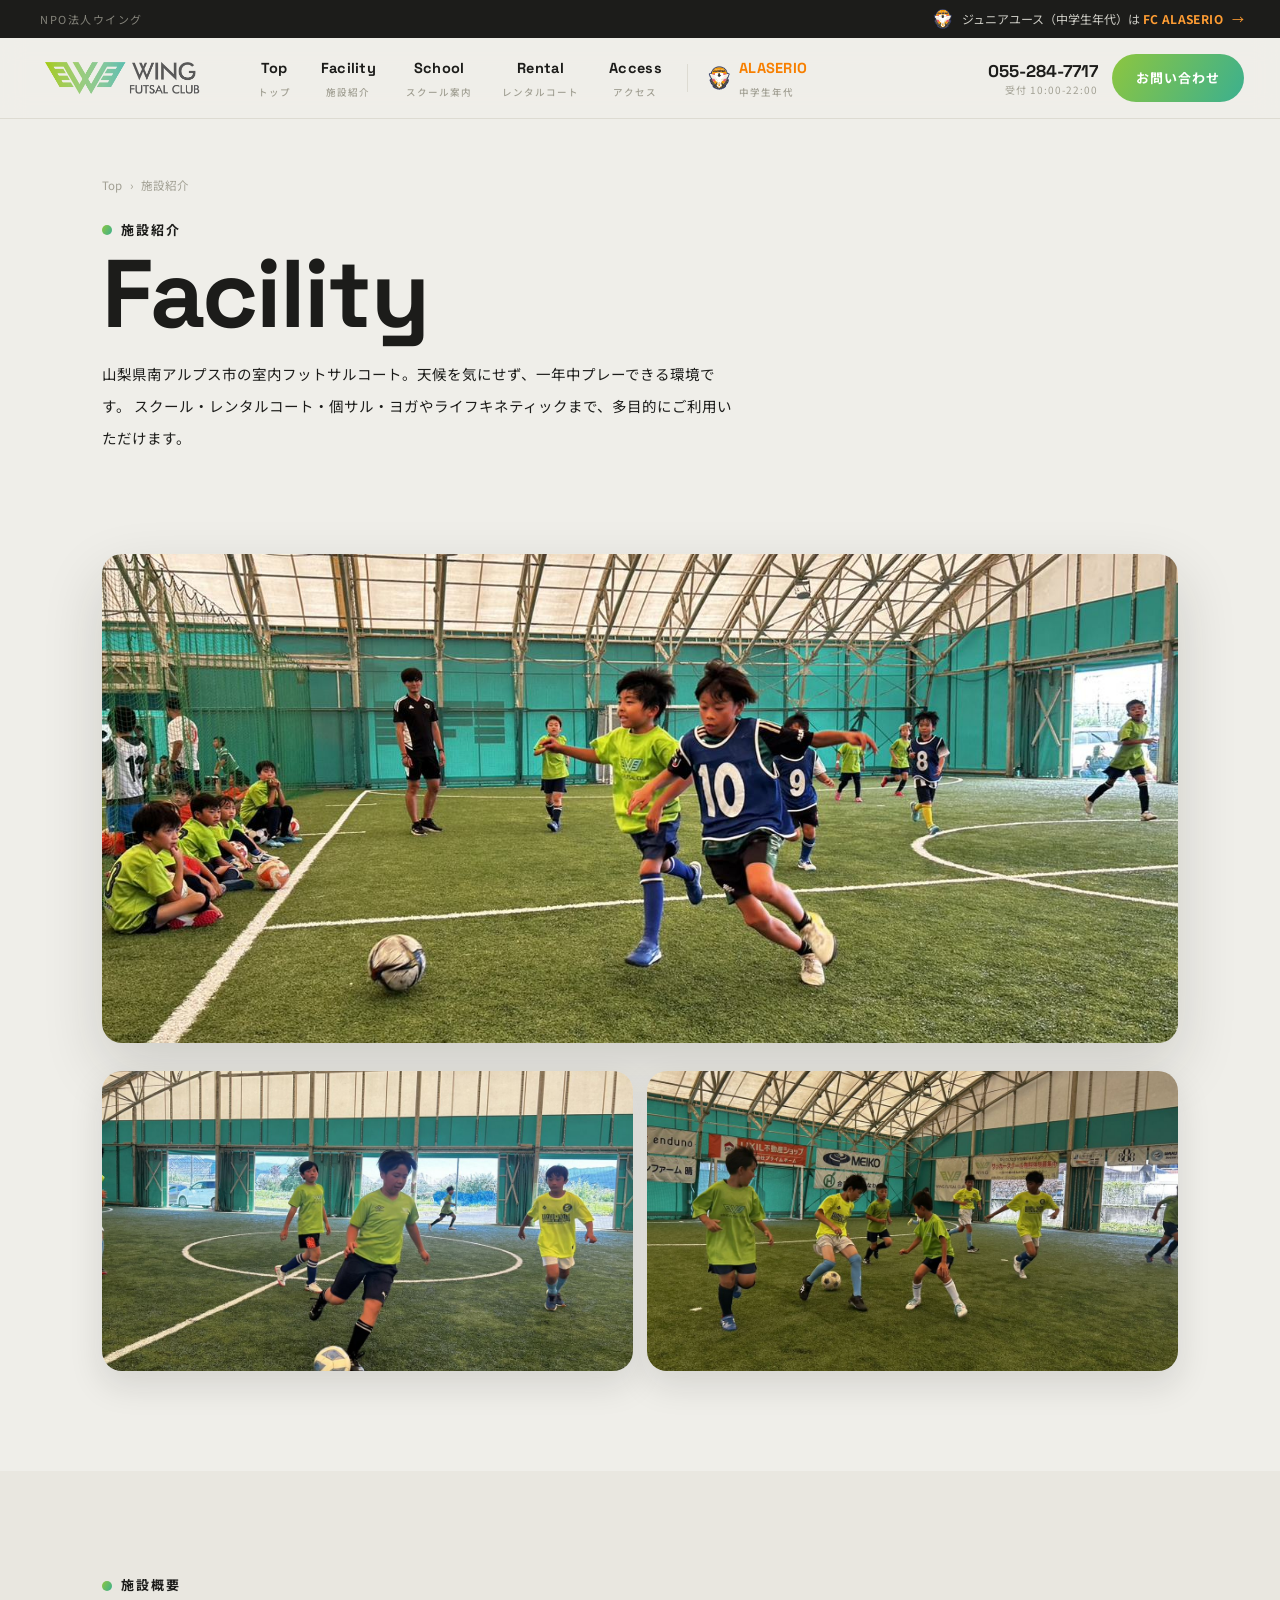
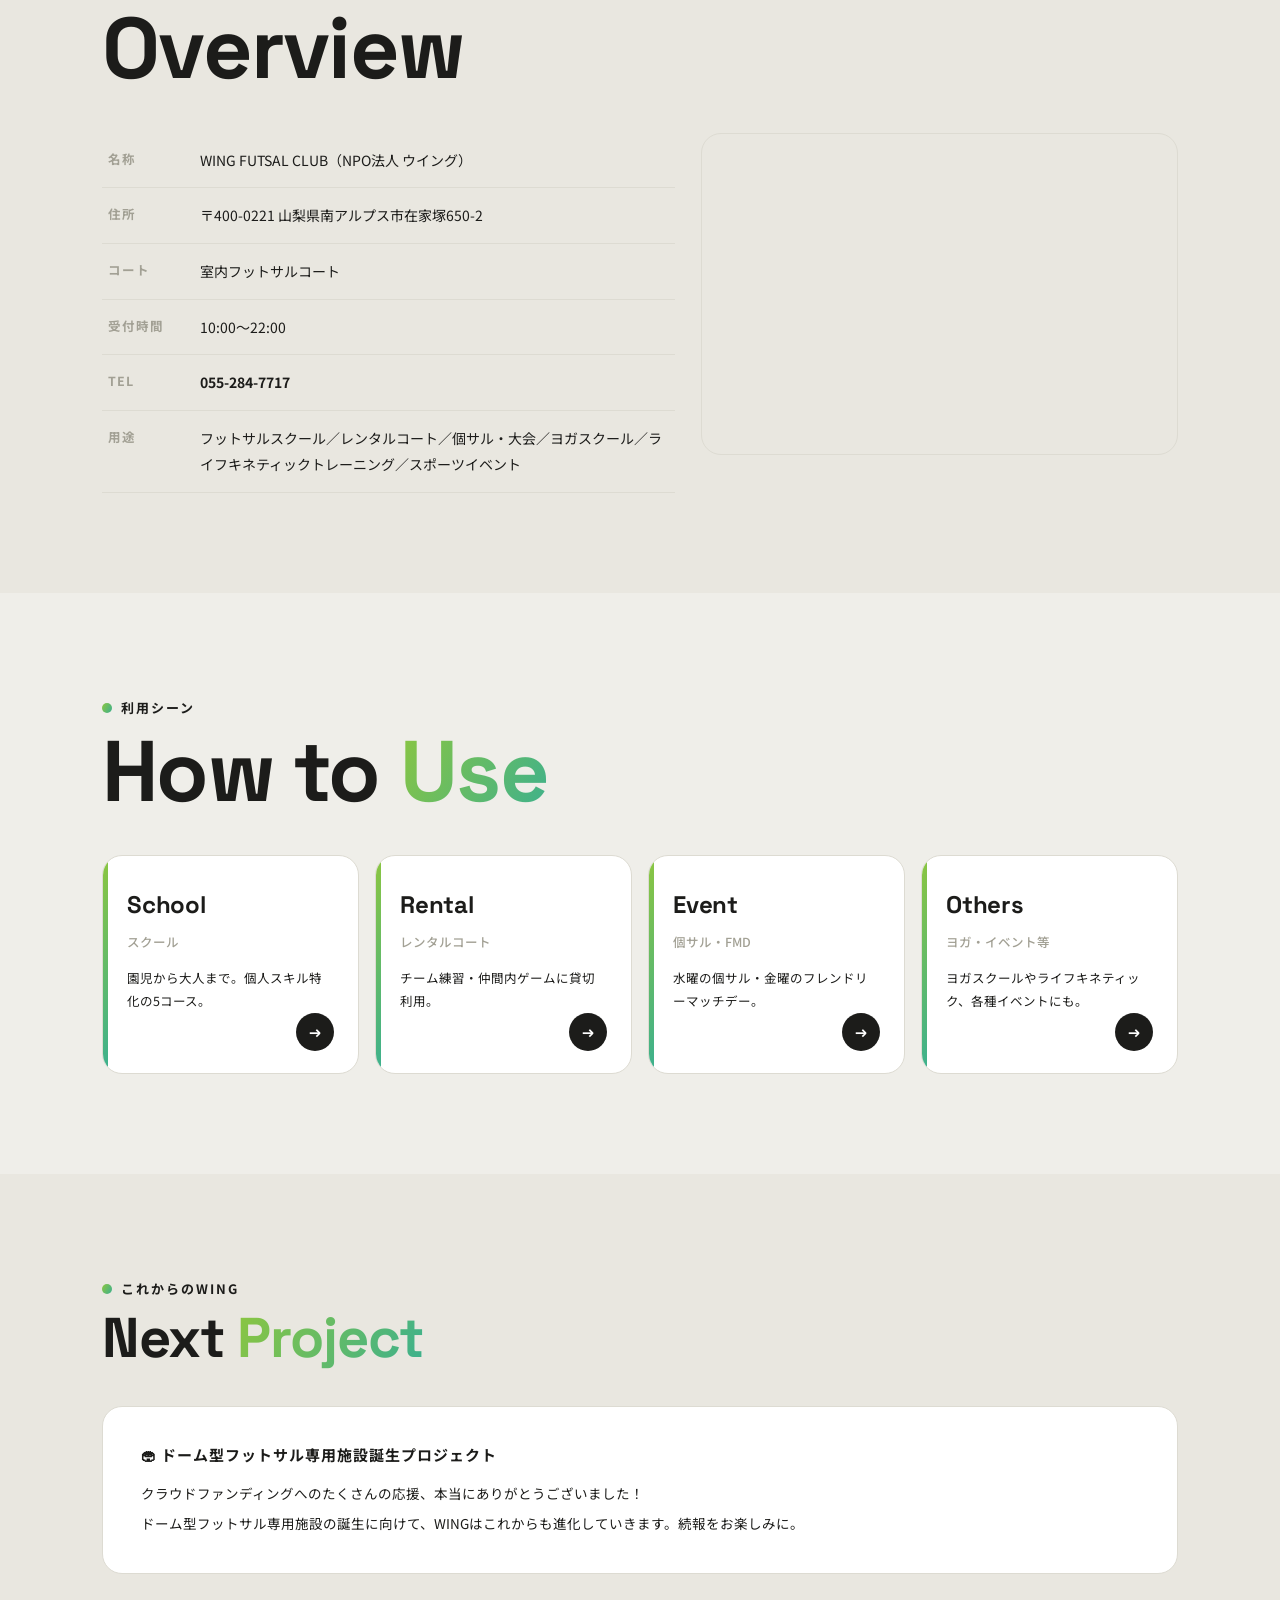
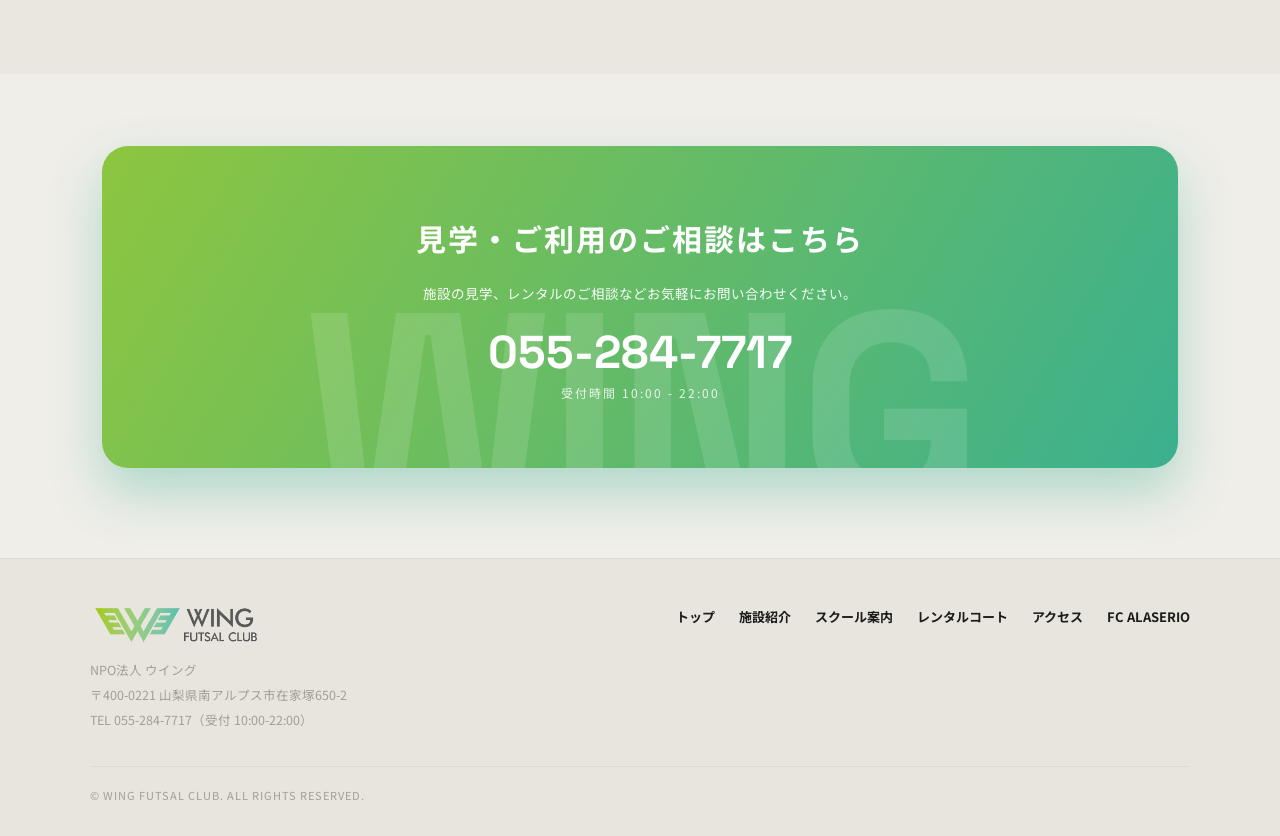
==== commit 1942d364: "ヘッダーナビの Access の横に FC ALASERIO の項目を追加 - 区切り線＋エンブレム＋オレンジの ALASERIO / 中学生年代 で他クラブと分かる見た目に - 1200px以上で表" ====
--- a/facility.html
+++ b/facility.html
@@ -13,7 +13,7 @@
   <link rel="preconnect" href="https://fonts.googleapis.com">
   <link rel="preconnect" href="https://fonts.gstatic.com" crossorigin>
   <link href="https://fonts.googleapis.com/css2?family=Space+Grotesk:wght@500;700&family=Noto+Sans+JP:wght@400;500;700;900&display=swap" rel="stylesheet">
-  <link rel="stylesheet" href="css/wing.css?v=20260909">
+  <link rel="stylesheet" href="css/wing.css?v=20260909b">
 </head>
 <body>
 
@@ -39,6 +39,10 @@
         <a href="school.html"><span class="n-en">School</span><span class="n-ja">スクール案内</span></a>
         <a href="rental.html"><span class="n-en">Rental</span><span class="n-ja">レンタルコート</span></a>
         <a href="index.html#access"><span class="n-en">Access</span><span class="n-ja">アクセス</span></a>
+        <a href="https://tabatatsu109-netizen.github.io/hp-1/" target="_blank" rel="noopener" class="nav-ala">
+          <img src="assets/alaserio-logo.png" alt="">
+          <span class="nav-ala-t"><span class="n-en">ALASERIO</span><span class="n-ja">中学生年代</span></span>
+        </a>
       </nav>
       <div class="hd-actions">
         <div class="hd-tel"><div class="num">055-284-7717</div><div class="hours">受付 10:00-22:00</div></div>
--- a/css/wing.css
+++ b/css/wing.css
@@ -458,3 +458,26 @@
 }
 .m-nav a.m-link--ala img { height: 32px; width: auto; }
 .m-nav a.m-link--ala .n-en { color: #f77f00; }
+
+/* ── ヘッダーナビ内の FC ALASERIO 導線（v1.3） ── */
+/* ヘッダーが詰まったときに文字が2行に折り返すのを防ぐ */
+.hd-nav .n-en, .hd-nav .n-ja, .hd-cta, .hd-tel .num { white-space: nowrap; }
+
+/* 768〜1199px はヘッダーの横幅が足りないため出さない（上部バーの導線で代替） */
+@media (min-width: 768px) {
+  .hd-nav > a.nav-ala { display: none; }
+}
+@media (min-width: 1200px) {
+  .hd-nav > a.nav-ala {
+    display: flex; position: relative; flex-direction: row; align-items: center; gap: 8px;
+    margin-left: 17px; padding-left: 12px; padding-right: 12px;
+  }
+  .hd-nav > a.nav-ala::before {
+    content: ''; position: absolute; left: -9px; top: 50%; transform: translateY(-50%);
+    width: 1px; height: 28px; background: var(--line);
+  }
+  .hd-nav > a.nav-ala img { height: 26px; width: auto; display: block; }
+  .nav-ala-t { display: flex; flex-direction: column; align-items: flex-start; gap: 1px; }
+  .hd-nav > a.nav-ala .n-en { color: #f77f00; }
+  .hd-nav > a.nav-ala:hover { background: rgba(247,127,0,0.10); }
+}
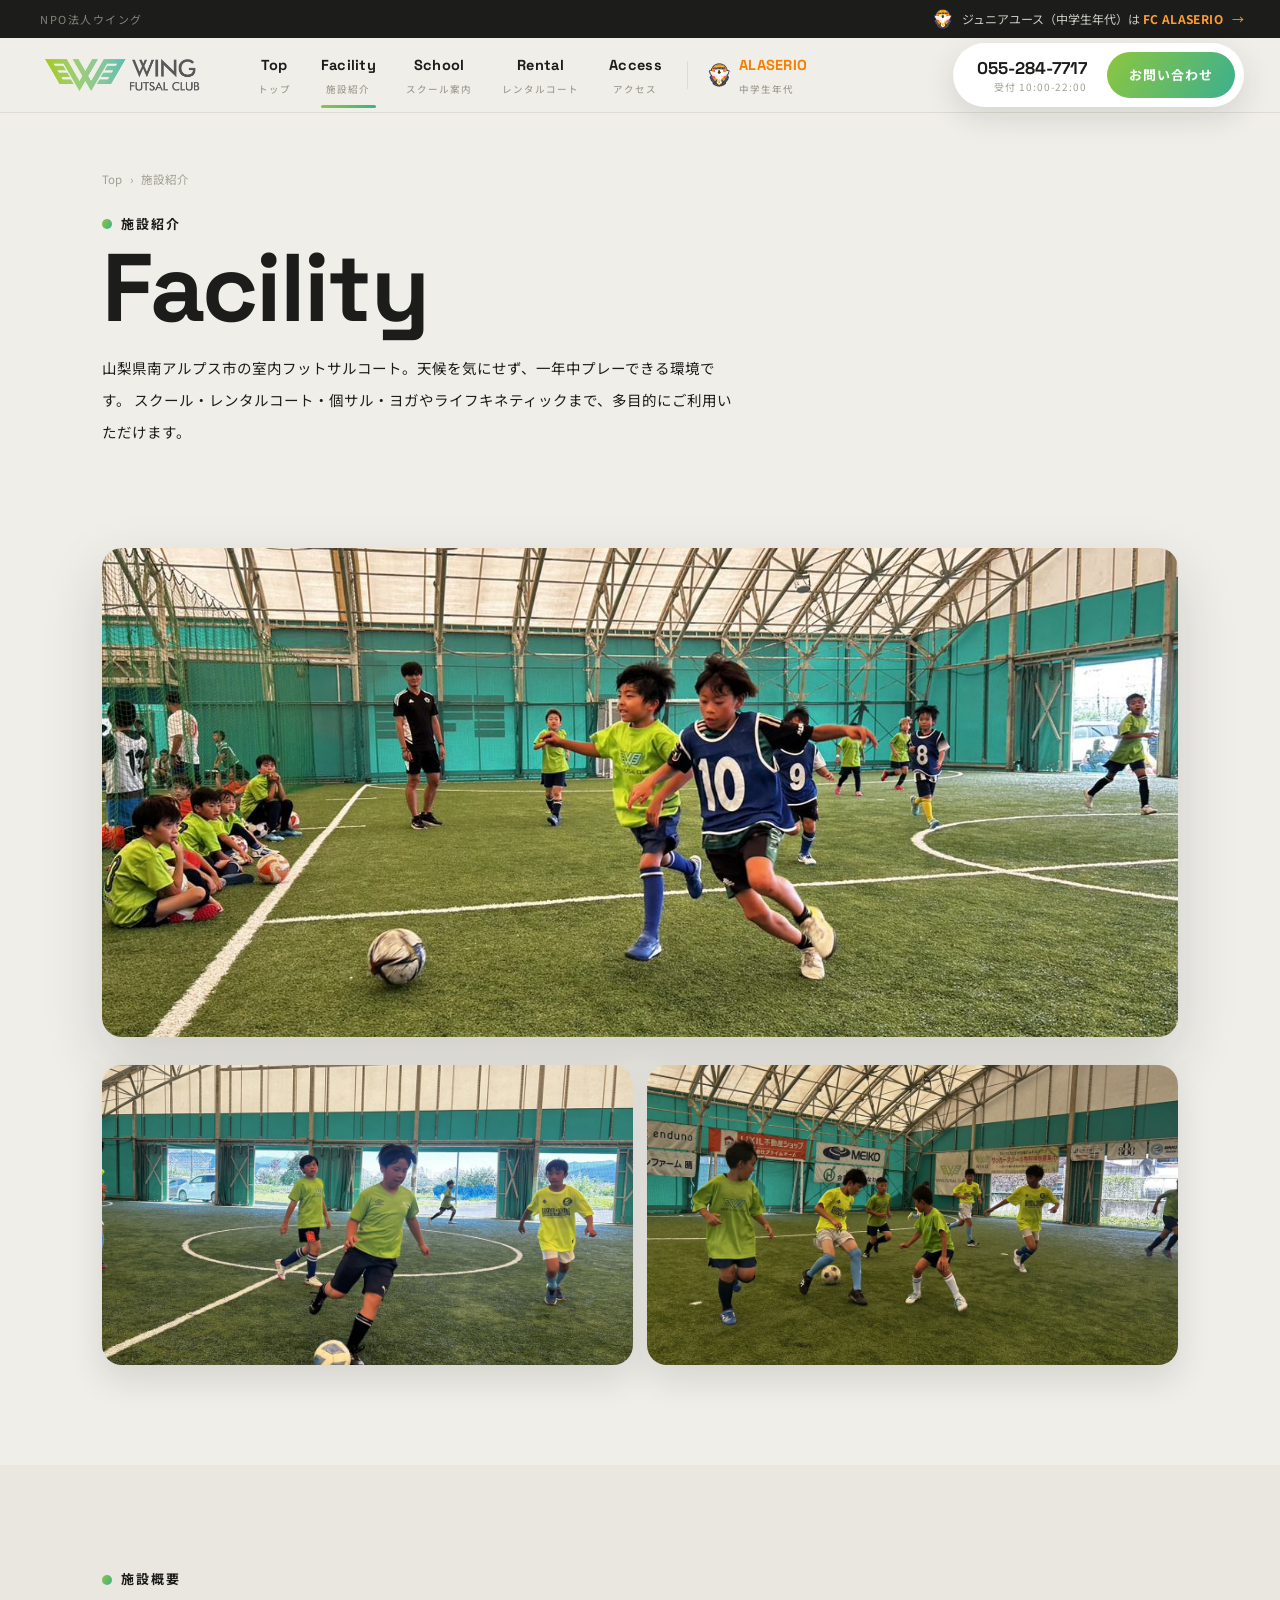
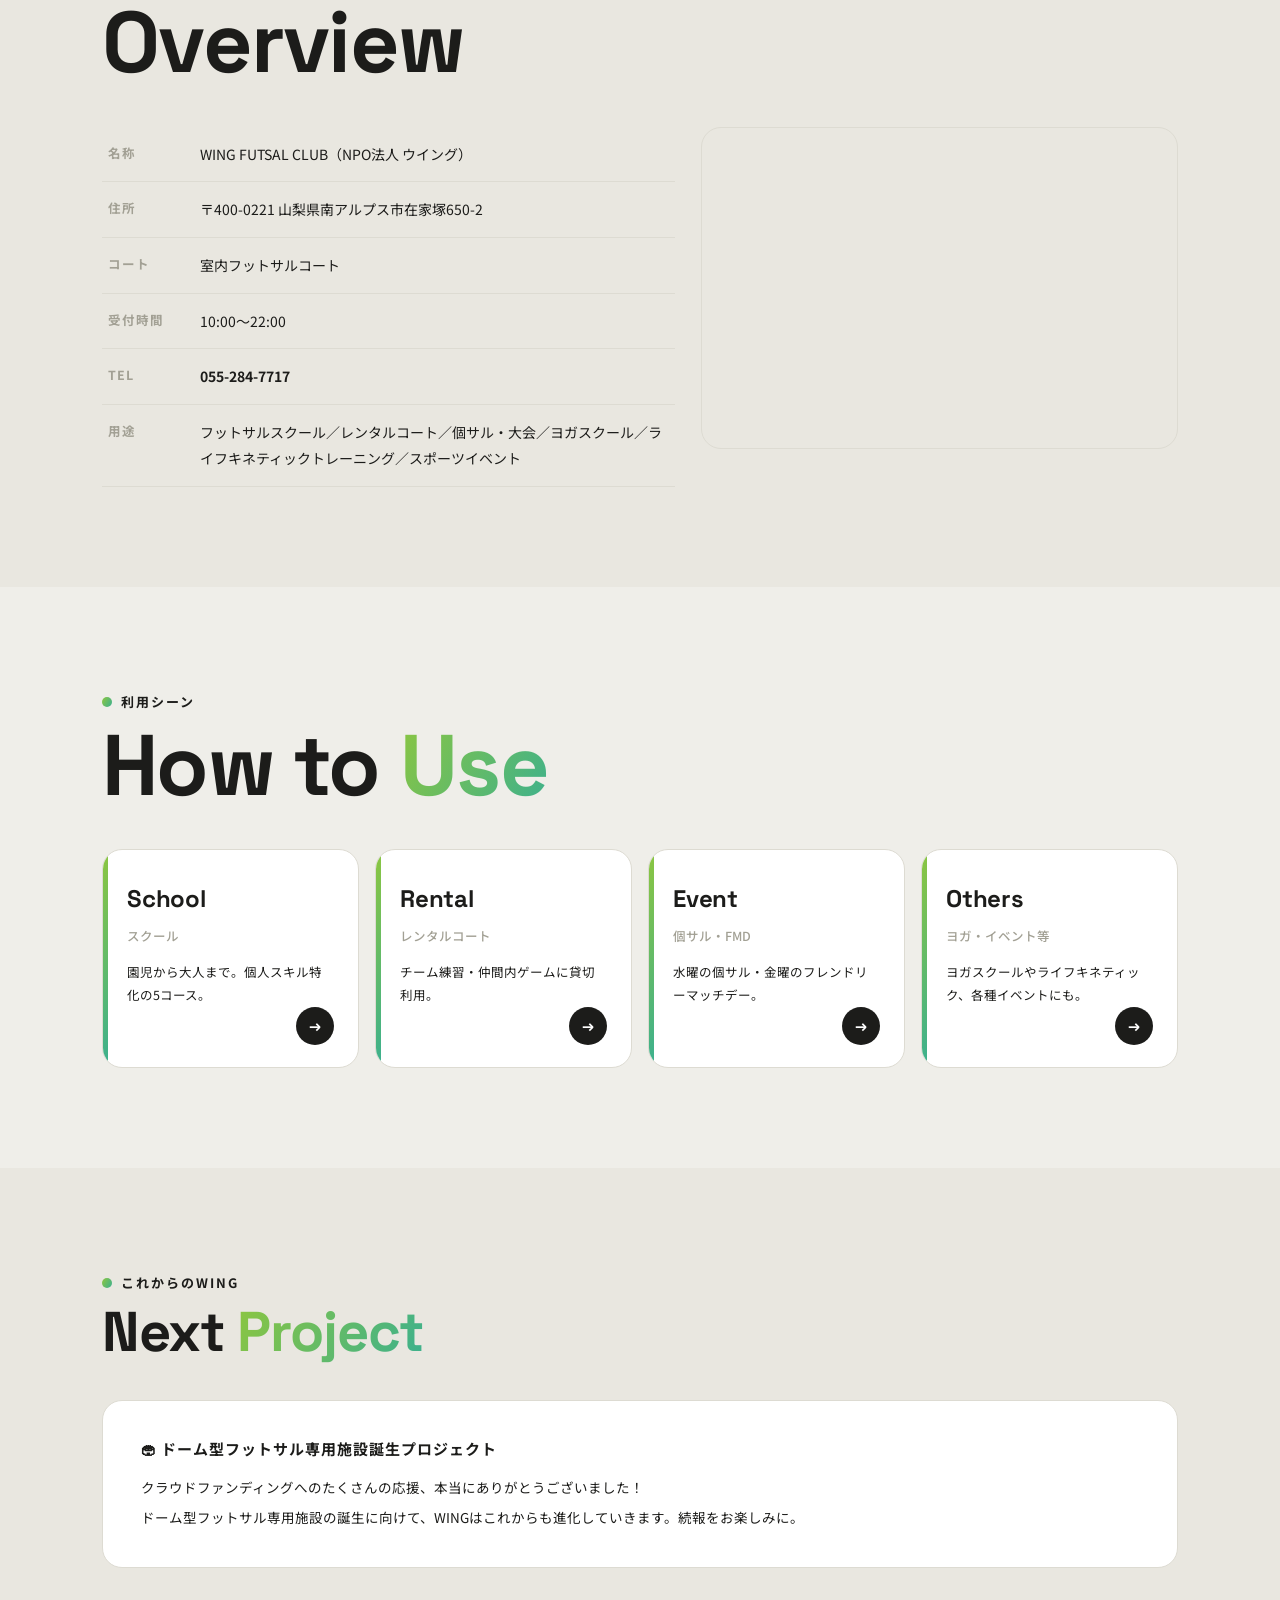
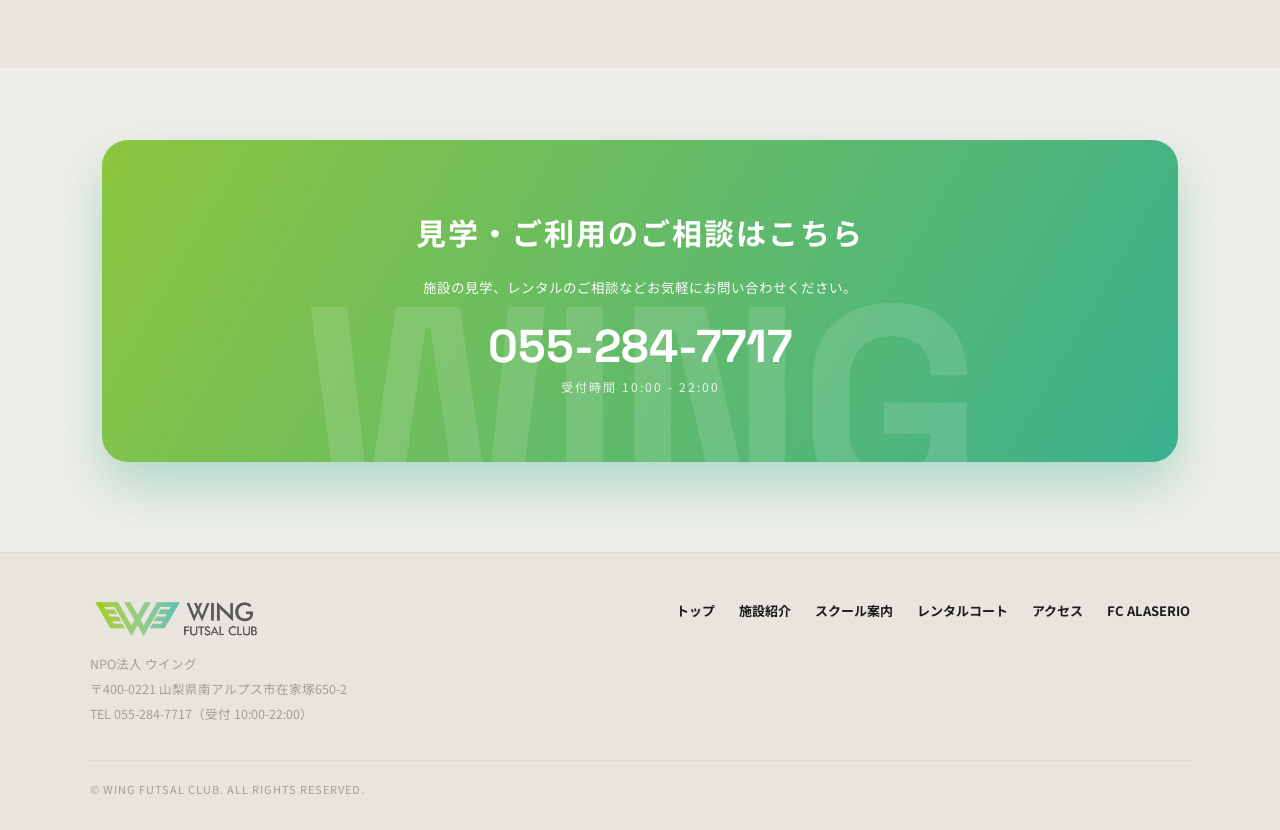
==== commit abe94a2b: "トップのヒーローを刷新（写真フルブリード＋筆文字コピー） - スクール写真を右半分にフルブリード配置し、ヘッダーの背後まで伸ばす - 左端をベージュへ溶かすグラデ＋WINGグリーンのトーンを重ねる -" ====
--- a/facility.html
+++ b/facility.html
@@ -13,7 +13,7 @@
   <link rel="preconnect" href="https://fonts.googleapis.com">
   <link rel="preconnect" href="https://fonts.gstatic.com" crossorigin>
   <link href="https://fonts.googleapis.com/css2?family=Space+Grotesk:wght@500;700&family=Noto+Sans+JP:wght@400;500;700;900&display=swap" rel="stylesheet">
-  <link rel="stylesheet" href="css/wing.css?v=20260909b">
+  <link rel="stylesheet" href="css/wing.css?v=20260909f">
 </head>
 <body>
 
@@ -35,7 +35,7 @@
       <a href="index.html" class="hd-logo"><img src="assets/logo.png" alt="WING FUTSAL CLUB ロゴ"></a>
       <nav class="hd-nav">
         <a href="index.html"><span class="n-en">Top</span><span class="n-ja">トップ</span></a>
-        <a href="facility.html"><span class="n-en">Facility</span><span class="n-ja">施設紹介</span></a>
+        <a href="facility.html" class="on"><span class="n-en">Facility</span><span class="n-ja">施設紹介</span></a>
         <a href="school.html"><span class="n-en">School</span><span class="n-ja">スクール案内</span></a>
         <a href="rental.html"><span class="n-en">Rental</span><span class="n-ja">レンタルコート</span></a>
         <a href="index.html#access"><span class="n-en">Access</span><span class="n-ja">アクセス</span></a>
--- a/css/wing.css
+++ b/css/wing.css
@@ -481,3 +481,135 @@
   .hd-nav > a.nav-ala .n-en { color: #f77f00; }
   .hd-nav > a.nav-ala:hover { background: rgba(247,127,0,0.10); }
 }
+
+/* ============================================================
+   ヒーロー v2（写真フルブリード＋筆文字）— トップのみ
+   ============================================================ */
+/* モバイル: 見出し → 写真の帯 の縦積み */
+.hero-media {
+  position: relative; margin: 32px -20px 0; height: 66vw; max-height: 400px;
+  background: url('../assets/hero-court.jpg') center 40% / cover no-repeat;
+}
+.hero-brush, .hero-vert, .hero-script, .hero-mark { display: none; }
+
+@media (min-width: 1024px) {
+  .hero { padding: 0; min-height: min(86vh, 760px); display: flex; align-items: center; }
+  .hero::before { display: none; }
+  .hero-inner { position: relative; z-index: 2; width: 100%; }
+  .hero-title { font-size: clamp(84px, 7.6vw, 124px); line-height: 0.92; }
+  .hero-copy { margin-top: 26px; }
+
+  /* 写真を右半分にフルブリード */
+  .hero-media {
+    position: absolute; inset: 0 0 0 44%; margin: 0; height: auto; max-height: none;
+    background-position: center 42%;
+  }
+  /* 左端をベージュへ溶かす＋WINGグリーンのトーン */
+  .hero-media::before {
+    content: ''; position: absolute; inset: 0;
+    background:
+      linear-gradient(100deg, var(--bg) 0%, rgba(239,238,233,0.92) 14%, rgba(239,238,233,0) 48%),
+      linear-gradient(205deg, rgba(141,198,63,0.20), rgba(59,176,143,0.12) 55%, rgba(0,0,0,0) 100%);
+  }
+  /* 白い文字を載せるところだけ暗く落とす */
+  .hero-media::after {
+    content: ''; position: absolute; inset: 0;
+    background:
+      radial-gradient(115% 85% at 100% 100%, rgba(18,28,22,0.58) 0%, rgba(18,28,22,0.20) 40%, rgba(0,0,0,0) 68%),
+      radial-gradient(70% 45% at 100% 0%, rgba(18,28,22,0.42) 0%, rgba(0,0,0,0) 62%);
+  }
+
+  .hero-brush, .hero-vert, .hero-script, .hero-mark { display: block; position: absolute; z-index: 3; }
+
+  /* 筆文字のキャッチ（写真の溶け込み部分に重ねる） */
+  .hero-brush {
+    left: 43%; top: 47%; transform: rotate(-4deg);
+    font-family: 'Yuji Syuku', 'Noto Sans JP', serif;
+    font-size: clamp(26px, 2.5vw, 38px); line-height: 1.6; color: var(--ink);
+    text-shadow: 0 2px 12px rgba(239,238,233,0.85), 0 0 26px rgba(239,238,233,0.7);
+  }
+  /* 右端の縦書き */
+  .hero-vert {
+    right: 26px; top: 10%; writing-mode: vertical-rl; text-orientation: upright;
+    font-size: 13px; letter-spacing: 5px; font-weight: 500; color: #fff;
+    text-shadow: 0 2px 10px rgba(0,0,0,0.5);
+  }
+  /* 手書き風スクリプト */
+  .hero-script {
+    right: 44px; top: 44%; text-align: right;
+    font-family: 'Kaushan Script', cursive; font-weight: 400;
+    font-size: clamp(30px, 3vw, 44px); line-height: 1.2; color: #fff;
+    text-shadow: 0 3px 16px rgba(0,0,0,0.45);
+  }
+  .hero-script::after {
+    content: ''; display: block; margin-left: auto; margin-top: 10px;
+    width: 120px; height: 3px; background: var(--grad); border-radius: 2px;
+  }
+  /* 右下のクラブ表記 */
+  .hero-mark { right: 40px; bottom: 34px; text-align: right; color: #fff; line-height: 1.5; }
+  .hero-mark b {
+    display: inline-flex; align-items: center; gap: 12px;
+    font-family: var(--font-en); font-weight: 700; font-size: 14px; letter-spacing: 3px;
+    text-shadow: 0 2px 10px rgba(0,0,0,0.5);
+  }
+  .hero-mark b::after { content: ''; width: 34px; height: 1px; background: rgba(255,255,255,0.75); }
+  .hero-mark span {
+    display: block; font-family: var(--font-en); font-size: 10.5px; letter-spacing: 2.5px;
+    color: rgba(255,255,255,0.82); text-shadow: 0 2px 8px rgba(0,0,0,0.5);
+  }
+}
+
+/* ── ヒーロー v2 の微調整 ── */
+@media (min-width: 1024px) {
+  /* 写真をやや寄せて迫力を出す */
+  .hero-media { background-size: 118% auto; background-position: 58% 44%; }
+  /* 右上の縦書きが読めるよう、その周りだけ更に落とす */
+  .hero-media::after {
+    background:
+      radial-gradient(115% 85% at 100% 100%, rgba(18,28,22,0.60) 0%, rgba(18,28,22,0.22) 40%, rgba(0,0,0,0) 68%),
+      linear-gradient(to left, rgba(18,28,22,0.55) 0%, rgba(18,28,22,0.18) 12%, rgba(0,0,0,0) 26%);
+  }
+  .hero-brush { font-size: clamp(28px, 2.8vw, 42px); }
+  .hero-vert { right: 22px; letter-spacing: 6px; font-weight: 700; }
+}
+
+/* ── ヘッダー：電話＋CTAを白いカードにまとめる（モックの見た目） ── */
+@media (min-width: 768px) {
+  .hd { background: transparent; backdrop-filter: none; border-bottom: none; }
+  .hd-inner { height: 74px; }
+  .hd-actions {
+    background: #fff; border-radius: 999px; padding: 9px 9px 9px 24px; gap: 16px;
+    box-shadow: 0 10px 30px rgba(28,28,26,0.13);
+  }
+  .hd-cta { padding: 11px 22px; }
+  /* 現在地のナビに下線 */
+  .hd-nav > a.on { position: relative; }
+  .hd-nav > a.on::after {
+    content: ''; position: absolute; left: 13px; right: 13px; bottom: -2px;
+    height: 3px; border-radius: 2px; background: var(--grad);
+  }
+}
+/* トップ以外は背景がベージュなので、ヘッダーに薄く下地を戻す */
+@media (min-width: 768px) {
+  body:not(.is-top) .hd { background: rgba(239,238,233,0.88); backdrop-filter: blur(12px); border-bottom: 1px solid var(--line); }
+}
+
+/* ── トップ: ヒーロー写真をヘッダーの背後まで伸ばす ── */
+@media (min-width: 768px) {
+  body.is-top .hero { margin-top: -74px; }
+  body.is-top .hero-inner { padding-top: 74px; }
+  body.is-top .hd.scrolled {
+    background: rgba(239,238,233,0.92); backdrop-filter: blur(12px);
+    border-bottom: 1px solid var(--line);
+  }
+}
+
+/* ナビが写真に重なる部分だけ、左上を明るく抜いて可読性を確保する */
+@media (min-width: 768px) {
+  body.is-top .hero-media::before {
+    background:
+      radial-gradient(54% 150px at 4% 0%, rgba(239,238,233,0.96) 0%, rgba(239,238,233,0.62) 46%, rgba(239,238,233,0) 100%),
+      linear-gradient(100deg, var(--bg) 0%, rgba(239,238,233,0.92) 14%, rgba(239,238,233,0) 48%),
+      linear-gradient(205deg, rgba(141,198,63,0.20), rgba(59,176,143,0.12) 55%, rgba(0,0,0,0) 100%);
+  }
+}
